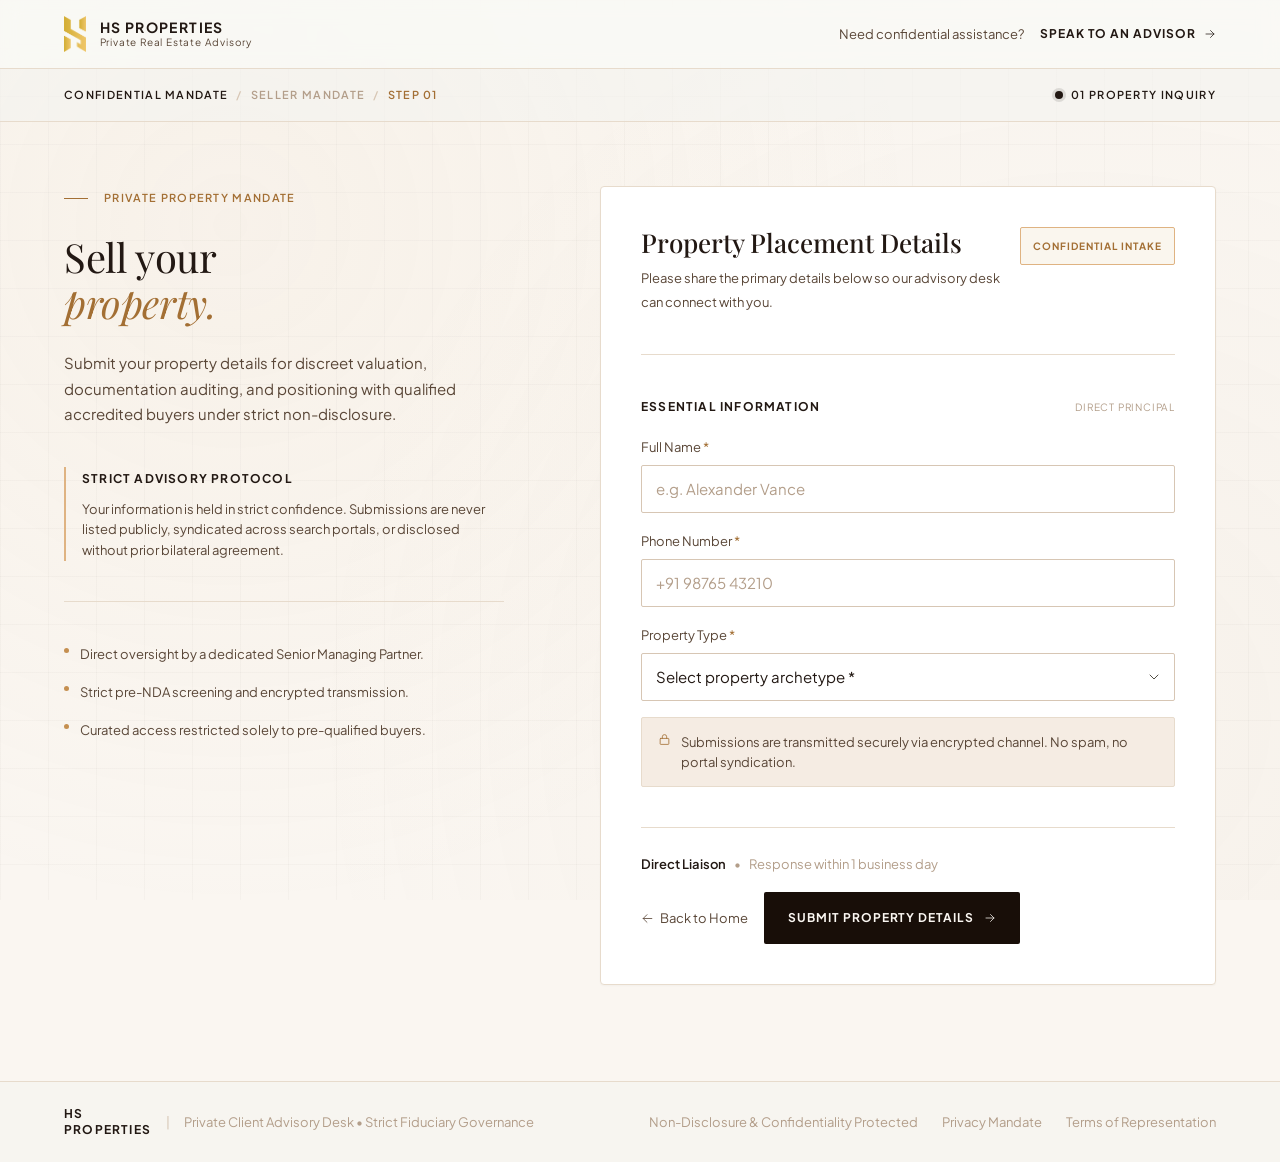
==== sell.html @ cf9a4dd1 "Configure for GitHub Pages static hosting with Web3Forms Buy and Sell forms" ====
<!DOCTYPE html>
<html lang="en">
<head>
  <meta charset="utf-8">
  <meta name="viewport" content="width=device-width, initial-scale=1">
  <title>Sell Your Property — Private Mandate | HS Properties</title>
  <meta name="description" content="Submit a property privately to the HS Properties advisory desk. Confidential intake, never publicly listed.">
  <meta name="robots" content="noindex, nofollow">
  <meta name="theme-color" content="#faf6f1">

  <link rel="icon" type="image/svg+xml" href="assets/images/logo.svg">

  <link rel="preconnect" href="https://fonts.googleapis.com">
  <link rel="preconnect" href="https://fonts.gstatic.com" crossorigin>
  <link
    href="https://fonts.googleapis.com/css2?family=Playfair+Display:ital,wght@0,400;0,500;0,600;1,400;1,500&family=Plus+Jakarta+Sans:wght@300;400;500;600;700&display=swap"
    rel="stylesheet">

  <link rel="stylesheet" href="css/variables.css?v=1793182034">
  <link rel="stylesheet" href="css/global.css?v=1791446132">
  <link rel="stylesheet" href="css/components.css?v=1792773986">
  <link rel="stylesheet" href="css/intake.css?v=1793182034">

  <script>document.documentElement.classList.add('has-js');</script>
</head>
<body class="intake-body">
  <a class="skip-link" href="#intake-form">Skip to the form</a>

  <header class="intake-header">
    <div class="container intake-header__inner">

      <a class="intake-brand" href="index.html">
        <img class="brand__mark" src="assets/images/logo.svg" alt="HS Properties Logo" style="height: 2.25rem; width: auto;">
        <span>
          <span class="intake-brand__name">HS Properties</span>
          <span class="intake-brand__tagline">Private Real Estate Advisory</span>
        </span>
      </a>

      <div class="intake-header__aside">
        <span class="intake-header__note">Need confidential assistance?</span>
        <a class="intake-header__cta" href="tel:+442079460892">
          Speak to an Advisor
          <svg class="icon icon--sm" aria-hidden="true" focusable="false"><use href="assets/icons/sprite.svg#i-arrow-right"></use></svg>        </a>
      </div>

    </div>
  </header>

  <nav class="intake-progress" aria-label="Intake progress">
  <div class="container intake-progress__inner">

    <ol class="crumb">
      <li class="crumb__item crumb__item--strong">Confidential Mandate</li>
      <li class="crumb__sep" aria-hidden="true">/</li>
      <li class="crumb__item">Seller Mandate</li>
      <li class="crumb__sep" aria-hidden="true">/</li>
      <li class="crumb__item crumb__item--current">
        Step 01      </li>
    </ol>

    <ol class="steps">
                      
        <li
          class="steps__item steps__item--current"
          aria-current="step"        >
          <span class="steps__dot" aria-hidden="true"></span>
          01          Property Inquiry                  </li>
          </ol>

  </div>
</nav>

<main class="intake-main">
  <div class="container intake-grid">

    <!-- ================= Editorial column ================= -->
    <aside class="intake-aside">
      <p class="intake-aside__eyebrow">Private Property Mandate</p>

      <h1 class="intake-aside__title">
        Sell your
        <em>property.</em>
      </h1>

      <p class="intake-aside__lede">
        Submit your property details for discreet valuation, documentation auditing,
        and positioning with qualified accredited buyers under strict non-disclosure.
      </p>

      <div class="protocol">
        <h2 class="protocol__title">Strict Advisory Protocol</h2>
        <p class="protocol__text">
          Your information is held in strict confidence. Submissions are never
          listed publicly, syndicated across search portals, or disclosed without prior bilateral agreement.
        </p>
      </div>

      <ul class="assurances">
        <li class="assurances__item">Direct oversight by a dedicated Senior Managing Partner.</li>
        <li class="assurances__item">Strict pre-NDA screening and encrypted transmission.</li>
        <li class="assurances__item">Curated access restricted solely to pre-qualified buyers.</li>
      </ul>
    </aside>

    <!-- ================= Form column ================= -->
    <div class="panel">
      <div class="panel__head">
        <div>
          <h2 class="panel__title">Property Placement Details</h2>
          <p class="panel__note">
            Please share the primary details below so our advisory desk can connect with you.
          </p>
        </div>
        <span class="panel__tag">Confidential Intake</span>
      </div>

      <div class="form-feedback" id="seller-feedback" style="display: none; padding: 12px 16px; margin-bottom: 20px; border-radius: 6px; font-size: 0.9rem;"></div>

      <form id="seller-intake-form" method="post" action="https://api.web3forms.com/submit">
        <input type="hidden" name="access_key" value="00000000-0000-0000-0000-000000000000">
        <input type="hidden" name="subject" value="New Seller Inquiry — HS Properties">
        <input type="hidden" name="from_name" value="HS Properties Website">
        <input type="hidden" name="inquiry_type" value="Seller Mandate Inquiry">
        <input type="checkbox" name="botcheck" class="hidden" style="display: none;">

        <div class="fieldset">
          <div class="fieldset__head">
            <span class="fieldset__legend">Essential Information</span>
            <span class="fieldset__hint">Direct Principal</span>
          </div>

          <!-- 1. Full Name -->
          <div class="input-group">
            <label class="input-group__label" for="full_name">
              Full Name<span class="req" aria-hidden="true">*</span>
            </label>
            <input
              class="input"
              type="text"
              id="full_name"
              name="name"
              placeholder="e.g. Alexander Vance"
              autocomplete="name"
              required>
          </div>

          <!-- 2. Phone Number -->
          <div class="input-group u-mt">
            <label class="input-group__label" for="phone">
              Phone Number<span class="req" aria-hidden="true">*</span>
            </label>
            <input
              class="input"
              type="tel"
              id="phone"
              name="phone"
              placeholder="+91 98765 43210"
              autocomplete="tel"
              required>
          </div>

          <!-- 3. Property Type (Dropdown) -->
          <div class="input-group u-mt">
            <label class="input-group__label" for="property_type">
              Property Type<span class="req" aria-hidden="true">*</span>
            </label>
            <select class="input" id="property_type" name="property_type" required>
              <option value="" disabled selected>Select property archetype *</option>
              <option value="Villa">Villa / Gated Luxury Enclave</option>
              <option value="Apartment / Penthouse">Apartment / Sky Penthouse</option>
              <option value="Independent House">Independent House / Standalone Bungalow</option>
              <option value="Plot / Land Parcel">Plot / Land Development Parcel</option>
              <option value="Commercial">Commercial / Prime Office / Retail</option>
              <option value="Estate / Farmhouse">Estate / Farmhouse / Country Acreage</option>
              <option value="Other">Other (Please specify)</option>
            </select>
          </div>

          <!-- 4. Dynamic "Other" text input -->
          <div class="input-group u-mt" id="other-type-wrap" style="display: none;">
            <label class="input-group__label" for="other_property_type">
              Specify Property Type<span class="req" aria-hidden="true">*</span>
            </label>
            <input
              class="input"
              type="text"
              id="other_property_type"
              name="other_property_type"
              placeholder="e.g. Heritage Haveli, Coffee Plantation, Island Parcel">
          </div>

          <p class="note">
            <svg class="icon icon--sm" aria-hidden="true" focusable="false"><use href="assets/icons/sprite.svg#i-lock"></use></svg>            Submissions are transmitted securely via encrypted channel. No spam, no portal syndication.
          </p>
        </div>

        <div class="form-foot">
          <p class="form-foot__status">
            <strong>Direct Liaison</strong>
            <span aria-hidden="true">&bull;</span>
            Response within 1 business day
          </p>

          <div class="form-foot__actions">
            <a class="link-quiet" href="index.html">
              <svg class="icon icon--sm" aria-hidden="true" focusable="false"><use href="assets/icons/sprite.svg#i-arrow-left"></use></svg>              Back to Home
            </a>
            <button class="btn-submit" type="submit" id="btn-seller-submit">
              Submit Property Details
              <svg class="icon icon--sm" aria-hidden="true" focusable="false"><use href="assets/icons/sprite.svg#i-arrow-right"></use></svg>            </button>
          </div>
        </div>

      </form>
    </div>

  </div>
</main>

<script>
  (function () {
    var typeSelect = document.getElementById('property_type');
    var otherWrap  = document.getElementById('other-type-wrap');
    var otherInput = document.getElementById('other_property_type');

    if (typeSelect && otherWrap && otherInput) {
      typeSelect.addEventListener('change', function () {
        if (this.value === 'Other') {
          otherWrap.style.display = 'block';
          otherInput.required = true;
          otherInput.focus();
        } else {
          otherWrap.style.display = 'none';
          otherInput.required = false;
          otherInput.value = '';
        }
      });
    }

    var form = document.getElementById('seller-intake-form');
    var feedback = document.getElementById('seller-feedback');
    var btn = document.getElementById('btn-seller-submit');

    if (form && feedback) {
      form.addEventListener('submit', function (e) {
        e.preventDefault();

        if (!form.checkValidity()) {
          form.reportValidity();
          return;
        }

        var formData = new FormData(form);
        if (formData.get('property_type') === 'Other' && formData.get('other_property_type')) {
          formData.set('property_type', 'Other (' + formData.get('other_property_type').trim() + ')');
        }

        var origText = btn ? btn.innerHTML : '';
        if (btn) {
          btn.textContent = 'Transmitting...';
          btn.disabled = true;
        }
        feedback.style.display = 'none';

        fetch('https://api.web3forms.com/submit', {
          method: 'POST',
          body: formData,
          headers: { 'Accept': 'application/json' }
        })
        .then(function (res) { return res.json(); })
        .then(function (data) {
          if (data.success) {
            feedback.style.display = 'block';
            feedback.style.background = 'rgba(46, 125, 50, 0.12)';
            feedback.style.borderLeft = '3px solid #2e7d32';
            feedback.style.color = '#1b5e20';
            feedback.innerHTML = '<strong>Property Details Received.</strong> Thank you! A senior advisory partner will connect with you shortly.';
            form.reset();
            if (otherWrap) otherWrap.style.display = 'none';
          } else {
            feedback.style.display = 'block';
            feedback.style.background = 'rgba(185, 28, 28, 0.08)';
            feedback.style.borderLeft = '3px solid #b91c1c';
            feedback.style.color = '#7f1d1d';
            feedback.innerHTML = '<strong>Notice:</strong> ' + (data.message || 'Please check your inputs and try again.');
          }
        })
        .catch(function () {
          form.submit();
        })
        .finally(function () {
          if (btn) {
            btn.innerHTML = origText;
            btn.disabled = false;
          }
        });
      });
    }
  })();
</script>

  <footer class="intake-footer">
    <div class="container intake-footer__inner">

      <div class="intake-footer__brand">
        <span class="intake-footer__name">HS Properties</span>
        <span class="intake-footer__rule" aria-hidden="true">|</span>
        <span>Private Client Advisory Desk &bull; Strict Fiduciary Governance</span>
      </div>

      <div class="intake-footer__links">
        <span>Non-Disclosure &amp; Confidentiality Protected</span>
        <a href="#">Privacy Mandate</a>
        <a href="#">Terms of Representation</a>
      </div>

    </div>
  </footer>

  <script src="js/intake.js" defer></script>
  <script src="js/main.js" defer></script>
</body>
</html>
---- css/variables.css ----
/* ==========================================================================
   HS Properties — Design Tokens
   Extracted from the Stitch blueprint:
   "HS Properties — Architectural Editorial Edition"

   This is the single source of truth for the visual system. Every later page
   consumes these tokens. Do not hard-code colour, type or spacing values in
   page-level CSS — add or extend a token here instead.
   ========================================================================== */

:root {
  /* ----------------------------------------------------------------------
     COLOUR — Surfaces (warm architectural stone / cream linen)
     ---------------------------------------------------------------------- */
  --c-surface-lowest: #ffffff;
  --c-surface: #faf6f1;
  --c-background: #fbf8f4; /* page ground — warm linen ground */
  --c-surface-low: #f3ebe2;
  --c-surface-container: #ece2d6;
  --c-surface-high: #e5d7ca;
  --c-surface-highest: #ddcdbd;
  --c-surface-dim: #d1c0ae;

  /* Ink */
  --c-on-surface: #221813;
  --c-on-surface-variant: #58473c;
  --c-on-primary: #ffffff;

  /* ----------------------------------------------------------------------
     COLOUR — Deep architectural espresso (the "dark band" sections)
     ---------------------------------------------------------------------- */
  --c-primary: #140b06;
  --c-primary-container: #22150d; /* hero + dark section ground (espresso brown) */
  --c-primary-variant: #543725;
  --c-primary-fixed: #ebdacf;
  --c-primary-fixed-dim: #d3beaf;
  --c-on-primary-container: #bca08d;

  /* ----------------------------------------------------------------------
     COLOUR — Cognac brown & champagne bronze accent
     ---------------------------------------------------------------------- */
  --c-secondary: #8d5629; /* rich warm cognac brown — accent on light grounds */
  --c-secondary-container: #f5cb9d; /* champagne amber — accent on dark grounds */
  --c-secondary-dim: #e6b380;
  --c-secondary-light: #fde2c5;
  --c-secondary-deep: #593213;
  --c-tertiary-accent: #a86934;

  /* ----------------------------------------------------------------------
     COLOUR — Lines, outlines, status
     ---------------------------------------------------------------------- */
  --c-outline: #7d6e62;
  --c-outline-variant: #c8b9ab;
  --c-hairline: #e2d6c8; /* the signature warm hairline rule */
  --c-hairline-dark: rgba(245, 203, 157, 0.14);

  --c-error: #ba1a1a;
  --c-error-container: #ffdad6;
  --c-on-error-container: #93000a;
  --c-success: #3f6b4f;

  /* Translucent accents used across dark sections */
  --c-champagne-a12: rgba(245, 203, 157, 0.14);
  --c-champagne-a20: rgba(245, 203, 157, 0.22);
  --c-champagne-a30: rgba(245, 203, 157, 0.32);
  --c-champagne-a35: rgba(245, 203, 157, 0.38);
  --c-bronze-a50: rgba(141, 86, 41, 0.5);

  /* ----------------------------------------------------------------------
     COLOUR — Intake surfaces
     The intake flow refines the marketing palette into a warmer "sand" ramp
     with a brighter champagne accent. Shared by every intake and console
     screen (seller, buyer, admin), so it lives with the global tokens.
     ---------------------------------------------------------------------- */
  --c-sand-50: #faf6f1;
  --c-sand-100: #f5ece3;
  --c-sand-200: #e7dbcc; /* card + divider hairline */
  --c-sand-300: #d7c6b4; /* control borders */
  --c-sand-400: #b39e8a; /* placeholder / disabled ink */
  --c-sand-700: #594637; /* secondary body ink */
  --c-sand-900: #221813; /* primary ink */

  --c-champagne-300: #ebd0af;
  --c-champagne-400: #dfb382;
  --c-champagne-500: #c58f50; /* the intake accent */
  --c-champagne-600: #a36f34;

  --c-noir: #180e08; /* intake dark panels */
  --c-ink: #26150c;  /* selected-state border + focus ring */

  /* ----------------------------------------------------------------------
     GRADIENTS
     ---------------------------------------------------------------------- */
  --g-champagne-text: linear-gradient(
    90deg,
    var(--c-secondary-light) 0%,
    var(--c-secondary-container) 50%,
    var(--c-secondary-dim) 100%
  );
  --g-hero-horizontal: linear-gradient(
    to right,
    rgba(28, 17, 10, 0.78) 0%,
    rgba(28, 17, 10, 0.52) 38%,
    rgba(28, 17, 10, 0.15) 62%,
    transparent 82%
  );
  --g-hero-vertical: linear-gradient(
    to top,
    rgba(28, 17, 10, 0.85) 0%,
    rgba(28, 17, 10, 0.2) 20%,
    transparent 45%,
    rgba(28, 17, 10, 0.25) 100%
  );

  /* ----------------------------------------------------------------------
     TYPOGRAPHY — Families
     ---------------------------------------------------------------------- */
  --font-display: "Playfair Display", "Iowan Old Style", Georgia, serif;
  --font-body: "Plus Jakarta Sans", -apple-system, BlinkMacSystemFont,
    "Segoe UI", Roboto, Helvetica, Arial, sans-serif;

  /* TYPE SCALE — desktop.
     Each token pairs a size with its line-height, tracking and weight. */
  --t-display-hero-size: 56px;
  --t-display-hero-lh: 64px;
  --t-display-hero-ls: -0.02em;
  --t-display-hero-weight: 400;

  --t-headline-lg-size: 40px;
  --t-headline-lg-lh: 48px;
  --t-headline-lg-ls: -0.01em;
  --t-headline-lg-weight: 400;

  --t-headline-md-size: 28px;
  --t-headline-md-lh: 36px;
  --t-headline-md-ls: 0;
  --t-headline-md-weight: 500;

  --t-headline-sm-size: 20px;
  --t-headline-sm-lh: 28px;
  --t-headline-sm-ls: -0.01em;
  --t-headline-sm-weight: 600;

  --t-body-lg-size: 18px;
  --t-body-lg-lh: 28px;

  --t-body-md-size: 15px;
  --t-body-md-lh: 24px;

  --t-body-sm-size: 13px;
  --t-body-sm-lh: 20px;

  --t-label-md-size: 14px;
  --t-label-md-lh: 20px;
  --t-label-md-weight: 500;

  --t-label-sm-size: 12px;
  --t-label-sm-lh: 16px;
  --t-label-sm-weight: 500;

  --t-eyebrow-size: 11px;
  --t-eyebrow-lh: 16px;
  --t-eyebrow-ls: 0.12em;
  --t-eyebrow-weight: 600;

  /* ----------------------------------------------------------------------
     SPACING SCALE
     ---------------------------------------------------------------------- */
  --s-xs: 0.25rem; /*  4px */
  --s-sm: 0.5rem; /*  8px */
  --s-md: 1rem; /* 16px */
  --s-lg: 1.5rem; /* 24px */
  --s-xl: 2.5rem; /* 40px */
  --s-2xl: 4rem; /* 64px */
  --s-3xl: 6rem; /* 96px */

  /* ----------------------------------------------------------------------
     LAYOUT — container, gutters, page margins
     ---------------------------------------------------------------------- */
  --container-max: 1360px;
  --gutter: 1.5rem;
  --page-margin: 4rem;
  --header-height: 5rem; /* 80px */

  /* Vertical rhythm for full-width sections */
  --section-py: var(--s-3xl);

  /* ----------------------------------------------------------------------
     RADIUS — deliberately tight. Architectural, not rounded.
     ---------------------------------------------------------------------- */
  --r-sm: 0.125rem; /* 2px */
  --r-md: 0.25rem; /* 4px */
  --r-lg: 0.5rem; /* 8px */
  --r-xl: 0.75rem; /* 12px */
  --r-pill: 999px;

  /* ----------------------------------------------------------------------
     ELEVATION
     ---------------------------------------------------------------------- */
  --shadow-sm: 0 1px 2px rgba(0, 0, 0, 0.06);
  --shadow-md: 0 8px 24px -10px rgba(0, 0, 0, 0.18);
  --shadow-lg: 0 20px 45px -12px rgba(0, 0, 0, 0.28);
  --shadow-dark-lift: 0 20px 40px -15px rgba(0, 0, 0, 0.45),
    0 0 24px -2px var(--c-champagne-a12);
  --glow-champagne: 0 0 15px var(--c-champagne-a35);
  --glow-navy: 0 0 20px rgba(32, 22, 18, 0.4);

  /* ----------------------------------------------------------------------
     MOTION — slow enough to feel premium, fast enough to stay usable
     ---------------------------------------------------------------------- */
  --ease-out-expo: cubic-bezier(0.16, 1, 0.3, 1);
  --ease-architectural: cubic-bezier(0.25, 1, 0.5, 1);
  --ease-standard: cubic-bezier(0.4, 0, 0.2, 1);

  --d-fast: 200ms;
  --d-base: 300ms;
  --d-slow: 400ms;
  --d-reveal: 850ms;
  --d-image: 700ms;

  /* Z-index ladder */
  --z-header: 50;
  --z-drawer: 60;
  --z-overlay: 55;
}

/* --------------------------------------------------------------------------
   RESPONSIVE TOKEN OVERRIDES
   Type and spacing re-scale at breakpoints so hierarchy survives, rather than
   the desktop layout simply shrinking.
   -------------------------------------------------------------------------- */

@media (max-width: 1024px) {
  :root {
    --page-margin: 2rem;
    --section-py: 4.5rem;
    --t-display-hero-size: 44px;
    --t-display-hero-lh: 52px;
    --t-headline-lg-size: 34px;
    --t-headline-lg-lh: 42px;
  }
}

@media (max-width: 640px) {
  :root {
    --page-margin: 1.25rem;
    --gutter: 1rem;
    --section-py: 3.5rem;

    --t-display-hero-size: 36px;
    --t-display-hero-lh: 44px;
    --t-display-hero-ls: -0.01em;

    --t-headline-lg-size: 28px;
    --t-headline-lg-lh: 36px;
    --t-headline-lg-ls: 0;

    --t-headline-md-size: 22px;
    --t-headline-md-lh: 30px;

    --t-body-lg-size: 16px;
    --t-body-lg-lh: 26px;
  }
}
---- css/global.css ----
/* ==========================================================================
   HS Properties — Global base
   Reset, typography primitives, layout system, accessibility, motion.
   ========================================================================== */

*,
*::before,
*::after {
  box-sizing: border-box;
}

html {
  scroll-behavior: smooth;
  -webkit-text-size-adjust: 100%;
  scroll-padding-top: var(--header-height);
}

body {
  margin: 0;
  background-color: var(--c-background);
  color: var(--c-on-surface);
  font-family: var(--font-body);
  font-size: var(--t-body-md-size);
  line-height: var(--t-body-md-lh);
  font-weight: 400;
  -webkit-font-smoothing: antialiased;
  -moz-osx-font-smoothing: grayscale;
  overscroll-behavior: none;
}

::selection {
  background: var(--c-secondary-container);
  color: var(--c-primary-container);
}

img,
picture,
svg,
video {
  display: block;
  max-width: 100%;
}

figure {
  margin: 0;
}

h1,
h2,
h3,
h4,
h5,
h6,
p,
ul,
ol,
dl,
dd,
blockquote {
  margin: 0;
}

/* Wrapped in :where() so the reset carries zero specificity and component
   classes (.journey, .timeline, .mandate__band …) can set their own padding. */
:where(ul[class], ol[class]) {
  list-style: none;
  padding: 0;
}

a {
  color: inherit;
  text-decoration: none;
}

button,
input,
select,
textarea {
  font: inherit;
  color: inherit;
}

button {
  background: none;
  border: 0;
  padding: 0;
  cursor: pointer;
}

address {
  font-style: normal;
}

/* --------------------------------------------------------------------------
   TYPOGRAPHY PRIMITIVES
   Semantic classes that map 1:1 onto the Stitch type scale.
   -------------------------------------------------------------------------- */

.t-display {
  font-family: var(--font-display);
  font-size: var(--t-display-hero-size);
  line-height: var(--t-display-hero-lh);
  letter-spacing: var(--t-display-hero-ls);
  font-weight: var(--t-display-hero-weight);
}

.t-headline-lg {
  font-family: var(--font-display);
  font-size: var(--t-headline-lg-size);
  line-height: var(--t-headline-lg-lh);
  letter-spacing: var(--t-headline-lg-ls);
  font-weight: var(--t-headline-lg-weight);
}

.t-headline-md {
  font-family: var(--font-display);
  font-size: var(--t-headline-md-size);
  line-height: var(--t-headline-md-lh);
  letter-spacing: var(--t-headline-md-ls);
  font-weight: var(--t-headline-md-weight);
}

/* headline-sm is the one "heading" that sits in the sans family —
   it labels cards and controls rather than opening a section. */
.t-headline-sm {
  font-family: var(--font-body);
  font-size: var(--t-headline-sm-size);
  line-height: var(--t-headline-sm-lh);
  letter-spacing: var(--t-headline-sm-ls);
  font-weight: var(--t-headline-sm-weight);
}

.t-body-lg {
  font-size: var(--t-body-lg-size);
  line-height: var(--t-body-lg-lh);
  font-weight: 300;
}

.t-body-md {
  font-size: var(--t-body-md-size);
  line-height: var(--t-body-md-lh);
}

.t-body-sm {
  font-size: var(--t-body-sm-size);
  line-height: var(--t-body-sm-lh);
}

.t-label-md {
  font-size: var(--t-label-md-size);
  line-height: var(--t-label-md-lh);
  font-weight: var(--t-label-md-weight);
}

.t-label-sm {
  font-size: var(--t-label-sm-size);
  line-height: var(--t-label-sm-lh);
  font-weight: var(--t-label-sm-weight);
}

/* The eyebrow is a signature of this design system: tiny, wide-tracked,
   uppercase, bronze — it opens almost every section. */
.t-eyebrow {
  font-size: var(--t-eyebrow-size);
  line-height: var(--t-eyebrow-lh);
  letter-spacing: var(--t-eyebrow-ls);
  font-weight: var(--t-eyebrow-weight);
  text-transform: uppercase;
}

.t-italic {
  font-style: italic;
}

/* Champagne gradient applied to display text on dark grounds. */
.t-champagne {
  background: var(--g-champagne-text);
  -webkit-background-clip: text;
  background-clip: text;
  color: transparent;
}

/* --------------------------------------------------------------------------
   COLOUR UTILITIES
   -------------------------------------------------------------------------- */

.c-muted {
  color: var(--c-on-surface-variant);
}
.c-accent {
  color: var(--c-secondary);
}
.c-champagne {
  color: var(--c-secondary-container);
}

/* --------------------------------------------------------------------------
   LAYOUT SYSTEM
   -------------------------------------------------------------------------- */

.container {
  width: 100%;
  max-width: var(--container-max);
  margin-inline: auto;
  padding-inline: var(--page-margin);
}

/* A full-bleed band. Sections set their own ground colour. */
.section {
  position: relative;
  width: 100%;
  padding-block: var(--section-py);
}

/* Dark architectural band — inverts the ink scale for its subtree. */
.section--dark {
  background-color: var(--c-primary-container);
  color: var(--c-surface);
}

.section--dark .c-muted {
  color: var(--c-surface-highest);
}

.section--stone {
  background-color: var(--c-surface-container);
}

.section--ivory {
  background-color: var(--c-background);
}

.stack > * + * {
  margin-top: var(--s-md);
}

/* Section header: eyebrow + headline + lede, used throughout. */
.section-head {
  max-width: 42rem;
}

.section-head__eyebrow {
  display: flex;
  align-items: center;
  gap: var(--s-md);
  color: var(--c-secondary);
  margin-bottom: var(--s-lg);
}

/* The short horizontal dash that precedes an eyebrow. */
.section-head__eyebrow::before {
  content: "";
  width: 1.5rem;
  height: 1px;
  background-color: currentColor;
  flex-shrink: 0;
}

.section--dark .section-head__eyebrow {
  color: var(--c-secondary-container);
}

.section-head__title {
  margin-bottom: var(--s-lg);
}

.section-head__lede {
  color: var(--c-on-surface-variant);
  max-width: 38rem;
}

.section--dark .section-head__lede {
  color: var(--c-surface-highest);
}

/* Hairline rules — a defining texture of the blueprint. */
.rule {
  height: 1px;
  border: 0;
  background-color: var(--c-hairline);
}

.section--dark .rule {
  background-color: var(--c-hairline-dark);
}

/* --------------------------------------------------------------------------
   ACCESSIBILITY
   -------------------------------------------------------------------------- */

/* Visible, high-contrast focus ring on every interactive element. */
:focus-visible {
  outline: 2px solid var(--c-secondary);
  outline-offset: 3px;
  border-radius: var(--r-sm);
}

.section--dark :focus-visible,
.hero :focus-visible {
  outline-color: var(--c-secondary-container);
}

.visually-hidden {
  position: absolute;
  width: 1px;
  height: 1px;
  padding: 0;
  margin: -1px;
  overflow: hidden;
  clip: rect(0, 0, 0, 0);
  white-space: nowrap;
  border: 0;
}

/* Skip link — first tab stop on the page. */
.skip-link {
  position: absolute;
  top: 0;
  left: 0;
  z-index: 100;
  transform: translateY(-120%);
  background: var(--c-primary-container);
  color: var(--c-on-primary);
  padding: var(--s-sm) var(--s-md);
  border-radius: 0 0 var(--r-md) 0;
  transition: transform var(--d-fast) var(--ease-standard);
}

.skip-link:focus {
  transform: translateY(0);
}

/* --------------------------------------------------------------------------
   ICONS — inline SVG sprite. Sized by font-size, coloured by currentColor.
   -------------------------------------------------------------------------- */

.icon {
  width: 1.25em;
  height: 1.25em;
  flex-shrink: 0;
  fill: none;
  stroke: currentColor;
  stroke-width: 1.5;
  stroke-linecap: round;
  stroke-linejoin: round;
}

.icon--sm {
  width: 1em;
  height: 1em;
}

.icon--lg {
  width: 1.5em;
  height: 1.5em;
}

/* --------------------------------------------------------------------------
   MOTION — scroll reveal + entrance
   -------------------------------------------------------------------------- */

/* The hidden state is scoped to .has-js (set synchronously in the document
   head). Without JavaScript there is nothing to reveal these elements again,
   so they must simply render as normal content. */
.reveal {
  transition: opacity var(--d-reveal) var(--ease-out-expo),
    transform var(--d-reveal) var(--ease-out-expo);
}

.has-js .reveal {
  opacity: 0;
  transform: translateY(28px);
  will-change: opacity, transform;
}

.has-js .reveal.is-visible {
  opacity: 1;
  transform: translateY(0);
}

/* Staggered children within a revealed group. */
.reveal[data-delay="1"] {
  transition-delay: 90ms;
}
.reveal[data-delay="2"] {
  transition-delay: 180ms;
}
.reveal[data-delay="3"] {
  transition-delay: 270ms;
}
.reveal[data-delay="4"] {
  transition-delay: 360ms;
}

/* Hero entrance — runs on load rather than on scroll. */
@keyframes hero-reveal {
  from {
    opacity: 0;
    transform: translateY(28px);
  }
  to {
    opacity: 1;
    transform: translateY(0);
  }
}

.hero-item {
  animation: hero-reveal 1.1s var(--ease-out-expo) both;
}

.hero-item[data-step="0"] {
  animation-delay: 0.15s;
}
.hero-item[data-step="1"] {
  animation-delay: 0.3s;
}
.hero-item[data-step="2"] {
  animation-delay: 0.45s;
}
.hero-item[data-step="3"] {
  animation-delay: 0.6s;
}
.hero-item[data-step="4"] {
  animation-delay: 0.75s;
}

/* Slow Ken Burns drift on the hero plate. */
@keyframes ken-burns {
  0% {
    transform: scale(1) translate3d(0, 0, 0);
  }
  50% {
    transform: scale(1.04) translate3d(-0.5%, -0.5%, 0);
  }
  100% {
    transform: scale(1.08) translate3d(0.5%, 0.5%, 0);
  }
}

.ken-burns {
  animation: ken-burns 24s var(--ease-architectural) infinite alternate;
  will-change: transform;
}

/* A single light sweep across a control on hover. */
@keyframes shimmer-sweep {
  from {
    transform: translateX(-150%) skewX(-20deg);
  }
  to {
    transform: translateX(250%) skewX(-20deg);
  }
}

.shimmer {
  position: relative;
  overflow: hidden;
}

.shimmer::after {
  content: "";
  position: absolute;
  inset: 0 auto 0 0;
  width: 60%;
  height: 100%;
  background: linear-gradient(
    90deg,
    transparent,
    rgba(255, 255, 255, 0.16),
    transparent
  );
  transform: translateX(-160%) skewX(-20deg);
  pointer-events: none;
}

.shimmer:hover::after {
  animation: shimmer-sweep 1.1s var(--ease-standard);
}

/* --------------------------------------------------------------------------
   REDUCED MOTION — honour the user's system preference completely.
   -------------------------------------------------------------------------- */

@media (prefers-reduced-motion: reduce) {
  html {
    scroll-behavior: auto;
  }

  *,
  *::before,
  *::after {
    animation-duration: 0.01ms !important;
    animation-iteration-count: 1 !important;
    transition-duration: 0.01ms !important;
  }

  .has-js .reveal {
    opacity: 1 !important;
    transform: none !important;
  }
}
---- css/components.css ----
/* ==========================================================================
   HS Properties — Components
   Reusable, page-agnostic building blocks. Every later page should compose
   from these rather than writing new one-off rules.
   ========================================================================== */

/* --------------------------------------------------------------------------
   BUTTONS
   -------------------------------------------------------------------------- */

.btn {
  display: inline-flex;
  align-items: center;
  justify-content: center;
  gap: var(--s-sm);
  height: 2.5rem;
  padding-inline: var(--s-md);
  border-radius: var(--r-lg);
  border: 1px solid transparent;
  font-size: var(--t-label-md-size);
  line-height: var(--t-label-md-lh);
  font-weight: var(--t-label-md-weight);
  white-space: nowrap;
  cursor: pointer;
  transition: background-color var(--d-base) var(--ease-standard),
    border-color var(--d-base) var(--ease-standard),
    box-shadow var(--d-base) var(--ease-standard),
    transform var(--d-fast) var(--ease-standard),
    color var(--d-base) var(--ease-standard);
}

.btn:active {
  transform: scale(0.97);
}

/* Primary — deep navy with a champagne hairline. */
.btn--primary {
  background-color: var(--c-primary-container);
  color: var(--c-on-primary);
  border-color: var(--c-champagne-a30);
  padding-inline: var(--s-lg);
}

.btn--primary:hover {
  background-color: var(--c-primary);
  box-shadow: var(--glow-navy);
}

/* Secondary — outlined bronze on light grounds. */
.btn--outline {
  background-color: transparent;
  color: var(--c-on-surface);
  border-color: var(--c-bronze-a50);
}

.btn--outline:hover {
  border-color: var(--c-secondary);
  background-color: rgba(254, 207, 147, 0.2);
  box-shadow: var(--glow-champagne);
}

/* Light — solid ivory, used on dark grounds. */
.btn--light {
  background-color: var(--c-surface);
  color: var(--c-on-surface);
  border-color: rgba(255, 255, 255, 0.6);
  padding-inline: var(--s-lg);
}

.btn--light:hover {
  border-color: var(--c-secondary);
  box-shadow: var(--shadow-lg);
}

/* Ghost — for tertiary navigation-level actions. */
.btn--ghost {
  background-color: transparent;
  color: var(--c-on-surface-variant);
  padding-inline: var(--s-md);
  font-size: var(--t-label-sm-size);
}

.btn--ghost:hover {
  color: var(--c-secondary);
}

.btn--lg {
  height: 3rem;
  padding-inline: var(--s-xl);
}

/* Arrow inside a button nudges forward on hover. */
.btn .icon {
  transition: transform var(--d-base) var(--ease-standard);
}

.btn:hover .icon--arrow {
  transform: translateX(4px);
}

/* --------------------------------------------------------------------------
   LINK — inline editorial action with a trailing arrow
   -------------------------------------------------------------------------- */

.link-action {
  display: inline-flex;
  align-items: center;
  gap: var(--s-sm);
  color: var(--c-secondary);
  font-size: var(--t-label-md-size);
  font-weight: var(--t-label-md-weight);
  transition: color var(--d-base) var(--ease-standard),
    gap var(--d-base) var(--ease-standard);
}

.link-action:hover {
  gap: var(--s-md);
  color: var(--c-tertiary-accent);
}

.section--dark .link-action {
  color: var(--c-secondary-container);
}

/* --------------------------------------------------------------------------
   GATEWAY CTA — the dual "Find / Sell" panels in the hero.
   A two-line control: title row plus an explanatory sub-line.
   -------------------------------------------------------------------------- */

.gateway {
  position: relative;
  display: flex;
  flex-direction: column;
  justify-content: center;
  gap: var(--s-xs);
  padding: var(--s-md) 1.75rem;
  border-radius: var(--r-lg);
  border: 1px solid transparent;
  transition: transform var(--d-base) var(--ease-standard),
    box-shadow var(--d-base) var(--ease-standard),
    border-color var(--d-base) var(--ease-standard),
    background-color var(--d-base) var(--ease-standard);
}

.gateway:hover {
  transform: translateY(-4px);
}

.gateway__row {
  display: flex;
  align-items: center;
  justify-content: space-between;
  gap: var(--s-md);
}

.gateway__label {
  display: flex;
  align-items: center;
  gap: 0.625rem;
  font-size: 16px;
  font-weight: 600;
  letter-spacing: -0.01em;
}

.gateway__note {
  font-size: var(--t-label-sm-size);
  line-height: var(--t-label-sm-lh);
  font-weight: 400;
}

.gateway__icon {
  color: var(--c-secondary);
  transition: transform var(--d-base) var(--ease-standard);
}

.gateway:hover .gateway__icon {
  transform: scale(1.1);
}

.gateway:hover .icon--arrow {
  transform: translateX(6px);
}

/* Solid ivory variant. */
.gateway--solid {
  background-color: var(--c-surface);
  color: var(--c-on-surface);
  border: 1px solid var(--c-hairline);
  box-shadow: 0 12px 32px -8px rgba(24, 15, 10, 0.4);
}

.gateway--solid:hover {
  border-color: var(--c-secondary);
  box-shadow: 0 20px 45px -12px rgba(24, 15, 10, 0.55);
}

.gateway--solid .gateway__note {
  color: var(--c-on-surface-variant);
}

/* Glass variant, for use over imagery. */
.gateway--glass {
  background-color: rgba(45, 28, 19, 0.65);
  backdrop-filter: blur(16px);
  -webkit-backdrop-filter: blur(16px);
  color: #faf6f1;
  border: 1px solid rgba(245, 203, 157, 0.25);
  box-shadow: 0 8px 24px -6px rgba(20, 12, 7, 0.4);
}

.gateway--glass:hover {
  background-color: rgba(58, 36, 24, 0.82);
  border-color: rgba(245, 203, 157, 0.55);
  color: #ffffff;
  box-shadow: 0 16px 36px -8px rgba(20, 12, 7, 0.6),
    0 0 20px -4px rgba(245, 203, 157, 0.25);
}

.gateway--glass .gateway__icon {
  color: var(--c-secondary-container);
}

.gateway--glass .gateway__note {
  color: rgba(245, 230, 218, 0.85);
}

/* --------------------------------------------------------------------------
   BADGES & PILLS
   -------------------------------------------------------------------------- */

.badge {
  display: inline-flex;
  align-items: center;
  gap: var(--s-sm);
  padding: 0.375rem 0.875rem;
  border-radius: var(--r-lg);
  font-size: var(--t-eyebrow-size);
  line-height: var(--t-eyebrow-lh);
  letter-spacing: var(--t-eyebrow-ls);
  font-weight: var(--t-eyebrow-weight);
  text-transform: uppercase;
}

/* Glass badge over imagery, with a live status dot. */
.badge--glass {
  background-color: rgba(56, 36, 24, 0.65);
  backdrop-filter: blur(12px);
  -webkit-backdrop-filter: blur(12px);
  border: 1px solid rgba(245, 203, 157, 0.28);
  color: #fdecde;
  box-shadow: 0 4px 16px rgba(24, 15, 10, 0.35);
}

.badge__dot {
  width: 0.5rem;
  height: 0.5rem;
  border-radius: var(--r-pill);
  background-color: var(--c-secondary-container);
  flex-shrink: 0;
  animation: badge-pulse 2.4s var(--ease-standard) infinite;
}

@keyframes badge-pulse {
  0%,
  100% {
    opacity: 1;
  }
  50% {
    opacity: 0.4;
  }
}

/* Status badge on a property card. */
.badge--status {
  background-color: rgba(32, 22, 18, 0.85);
  backdrop-filter: blur(8px);
  -webkit-backdrop-filter: blur(8px);
  color: var(--c-secondary-container);
  border: 1px solid var(--c-champagne-a30);
  border-radius: var(--r-md);
}

/* Small bronze retainer / certification mark. */
.badge--retainer {
  border: 1px solid var(--c-champagne-a30);
  border-radius: var(--r-md);
  color: var(--c-secondary);
  background-color: rgba(254, 207, 147, 0.08);
  padding: var(--s-sm) var(--s-md);
}

/* --------------------------------------------------------------------------
   CARDS
   -------------------------------------------------------------------------- */

/* Base card on a light ground. */
.card {
  background-color: var(--c-surface);
  border: 1px solid var(--c-hairline);
  border-radius: var(--r-md);
  transition: border-color var(--d-slow) var(--ease-out-expo),
    box-shadow var(--d-slow) var(--ease-out-expo),
    transform var(--d-slow) var(--ease-out-expo);
}

.card--lift:hover {
  transform: translateY(-4px);
  box-shadow: var(--shadow-md);
  border-color: var(--c-secondary);
}

/* Card on a dark ground. */
.card--dark {
  background-color: rgba(255, 255, 255, 0.03);
  border-color: var(--c-hairline-dark);
  color: var(--c-surface);
}

.card--dark.card--lift:hover {
  transform: translateY(-4px);
  box-shadow: var(--shadow-dark-lift);
  border-color: var(--c-champagne-a30);
}

.card__body {
  padding: var(--s-lg);
}

/* Feature card — icon, title, copy. Used for governance and distinction. */
.feature {
  display: flex;
  flex-direction: column;
  gap: var(--s-md);
  padding: var(--s-lg);
}

.feature__icon {
  display: inline-flex;
  align-items: center;
  justify-content: center;
  width: 2.5rem;
  height: 2.5rem;
  border-radius: var(--r-md);
  color: var(--c-secondary);
  background-color: rgba(254, 207, 147, 0.14);
  border: 1px solid var(--c-champagne-a20);
}

.section--dark .feature__icon {
  color: var(--c-secondary-container);
  background-color: rgba(254, 207, 147, 0.08);
}

.feature__title {
  font-family: var(--font-display);
  font-size: var(--t-headline-sm-size);
  line-height: var(--t-headline-sm-lh);
  font-weight: 600;
}

.feature__text {
  font-size: var(--t-body-sm-size);
  line-height: var(--t-body-sm-lh);
  color: var(--c-on-surface-variant);
}

.section--dark .feature__text {
  color: var(--c-surface-highest);
}

/* Compact feature — icon inline with the title. */
.feature--inline .feature__head {
  display: flex;
  align-items: center;
  gap: var(--s-sm);
}

.feature--inline .feature__head .icon {
  color: var(--c-secondary);
}

/* --------------------------------------------------------------------------
   PROPERTY CARD
   -------------------------------------------------------------------------- */

.property {
  display: flex;
  flex-direction: column;
  overflow: hidden;
  background-color: rgba(255, 255, 255, 0.03);
  border: 1px solid var(--c-hairline-dark);
  border-radius: var(--r-md);
  transition: border-color var(--d-slow) var(--ease-out-expo),
    box-shadow var(--d-slow) var(--ease-out-expo),
    transform var(--d-slow) var(--ease-out-expo);
}

.property:hover {
  transform: translateY(-4px);
  border-color: var(--c-champagne-a30);
  box-shadow: var(--shadow-dark-lift);
}

.property__figure {
  position: relative;
  aspect-ratio: 4 / 3;
  overflow: hidden;
  background-color: rgba(0, 0, 0, 0.4);
}

.property__image {
  width: 100%;
  height: 100%;
  object-fit: cover;
  transition: transform var(--d-image) ease-out;
}

.property:hover .property__image {
  transform: scale(1.05);
}

.property__status {
  position: absolute;
  top: var(--s-md);
  right: var(--s-md);
}

/* Location + reference strip sits over the base of the image. */
.property__meta {
  position: absolute;
  inset: auto 0 0 0;
  display: flex;
  align-items: center;
  justify-content: space-between;
  gap: var(--s-md);
  padding: var(--s-md);
  background: linear-gradient(to top, rgba(32, 22, 18, 0.92), transparent);
  font-size: var(--t-label-sm-size);
  color: var(--c-surface);
}

.property__ref {
  color: var(--c-secondary-container);
  letter-spacing: 0.04em;
}

.property__body {
  display: flex;
  flex-direction: column;
  gap: var(--s-sm);
  padding: var(--s-lg);
  flex-grow: 1;
}

.property__title {
  font-family: var(--font-display);
  font-size: var(--t-headline-sm-size);
  line-height: var(--t-headline-sm-lh);
  font-weight: 500;
  color: var(--c-surface);
}

.property__mandate {
  font-size: var(--t-eyebrow-size);
  letter-spacing: var(--t-eyebrow-ls);
  font-weight: var(--t-eyebrow-weight);
  text-transform: uppercase;
  color: var(--c-secondary-container);
}

.property__spec {
  font-size: var(--t-body-sm-size);
  color: var(--c-surface-highest);
}

.property__summary {
  font-size: var(--t-body-sm-size);
  line-height: var(--t-body-sm-lh);
  color: var(--c-on-primary-container);
}

.property__footer {
  display: flex;
  align-items: center;
  justify-content: space-between;
  gap: var(--s-md);
  padding: var(--s-md) var(--s-lg);
  border-top: 1px solid var(--c-hairline-dark);
  margin-top: auto;
}

.property__type {
  font-size: var(--t-label-sm-size);
  letter-spacing: 0.08em;
  text-transform: uppercase;
  color: var(--c-on-primary-container);
}

/* --------------------------------------------------------------------------
   NAVIGATION
   -------------------------------------------------------------------------- */

.site-header {
  position: fixed;
  inset: 0 0 auto 0;
  z-index: var(--z-header);
  background-color: rgba(251, 248, 244, 0.92);
  backdrop-filter: blur(14px);
  -webkit-backdrop-filter: blur(14px);
  border-bottom: 1px solid rgba(226, 214, 200, 0.65);
  transition: box-shadow var(--d-base) var(--ease-standard),
    background-color var(--d-base) var(--ease-standard);
}

/* Set once the page has scrolled past the hero lip. */
.site-header.is-scrolled {
  box-shadow: 0 4px 20px -5px rgba(34, 21, 13, 0.08);
  background-color: rgba(251, 248, 244, 0.98);
}

.site-header__inner {
  display: flex;
  align-items: center;
  justify-content: space-between;
  gap: var(--s-lg);
  height: var(--header-height);
}

.brand {
  display: flex;
  align-items: center;
  gap: var(--s-md);
  min-width: 0;
}

.brand__mark {
  height: 2rem;
  width: auto;
  transition: transform var(--d-slow) var(--ease-standard);
}

.brand:hover .brand__mark {
  transform: scale(1.05);
}

.brand__text {
  display: flex;
  flex-direction: column;
  justify-content: center;
}

.brand__name {
  font-family: var(--font-display);
  font-size: var(--t-headline-md-size);
  line-height: 1;
  letter-spacing: -0.01em;
  font-weight: 500;
  transition: color var(--d-base) var(--ease-standard);
}

.brand:hover .brand__name {
  color: var(--c-secondary);
}

.brand__tagline {
  margin-top: var(--s-xs);
  color: var(--c-secondary);
  font-size: var(--t-eyebrow-size);
  letter-spacing: 0.14em;
  font-weight: var(--t-eyebrow-weight);
  text-transform: uppercase;
}

/* Primary nav */
.nav {
  display: flex;
  align-items: center;
  gap: var(--s-xl);
  height: 100%;
}

.nav__link {
  position: relative;
  display: flex;
  align-items: center;
  height: 100%;
  white-space: nowrap;
  font-size: var(--t-label-md-size);
  font-weight: var(--t-label-md-weight);
  color: var(--c-on-surface-variant);
  transition: color var(--d-base) var(--ease-standard);
}

.nav__link:hover {
  color: var(--c-on-surface);
}

/* The underline grows from the left on hover. */
.nav__link::after {
  content: "";
  position: absolute;
  inset: auto auto 0 0;
  width: 0;
  height: 2px;
  background-color: var(--c-secondary);
  transition: width var(--d-base) var(--ease-standard);
}

.nav__link:hover::after {
  width: 100%;
}

.nav__link[aria-current="page"] {
  color: var(--c-on-surface);
  font-weight: 600;
}

.nav__link[aria-current="page"]::after {
  width: 100%;
  box-shadow: 0 0 8px var(--c-bronze-a50);
}

.header__actions {
  display: flex;
  align-items: center;
  gap: 0.75rem;
  flex-shrink: 0;
}

/* Account affordance */
.avatar {
  display: inline-flex;
  align-items: center;
  justify-content: center;
  width: 2.5rem;
  height: 2.5rem;
  border-radius: var(--r-pill);
  background-color: var(--c-primary);
  color: var(--c-on-primary);
  flex-shrink: 0;
  box-shadow: var(--shadow-sm);
  transition: box-shadow var(--d-base) var(--ease-standard);
}

.avatar:hover {
  box-shadow: 0 0 0 2px rgba(254, 207, 147, 0.4);
}

/* Mobile menu trigger — hidden on desktop via responsive.css */
.nav-toggle {
  display: none;
  align-items: center;
  justify-content: center;
  width: 2.5rem;
  height: 2.5rem;
  border: 1px solid var(--c-hairline);
  border-radius: var(--r-md);
  color: var(--c-on-surface);
}

/* Mobile drawer */
.nav-drawer {
  position: fixed;
  inset: var(--header-height) 0 auto 0;
  z-index: var(--z-drawer);
  background-color: var(--c-background);
  border-bottom: 1px solid var(--c-hairline);
  box-shadow: var(--shadow-md);
  padding: var(--s-lg) 0 var(--s-xl);
  transform: translateY(-8px);
  opacity: 0;
  visibility: hidden;
  transition: opacity var(--d-base) var(--ease-standard),
    transform var(--d-base) var(--ease-standard),
    visibility var(--d-base) var(--ease-standard);
}

.nav-drawer.is-open {
  opacity: 1;
  visibility: visible;
  transform: translateY(0);
}

.nav-drawer__list {
  display: flex;
  flex-direction: column;
}

.nav-drawer__link {
  padding: 0.875rem 0;
  border-bottom: 1px solid var(--c-hairline);
  font-family: var(--font-display);
  font-size: var(--t-headline-sm-size);
  color: var(--c-on-surface);
}

.nav-drawer__link[aria-current="page"] {
  color: var(--c-secondary);
}

.nav-drawer__actions {
  display: flex;
  flex-direction: column;
  gap: var(--s-sm);
  margin-top: var(--s-lg);
}

.nav-drawer__actions .btn {
  width: 100%;
}

/* --------------------------------------------------------------------------
   FORM PRIMITIVES
   Defined now so the intake pages inherit a consistent system later.
   -------------------------------------------------------------------------- */

.field {
  display: flex;
  flex-direction: column;
  gap: var(--s-sm);
}

.field__label {
  font-size: var(--t-label-sm-size);
  font-weight: var(--t-label-sm-weight);
  letter-spacing: 0.04em;
  text-transform: uppercase;
  color: var(--c-on-surface-variant);
}

.field__control {
  width: 100%;
  padding: 0.75rem var(--s-md);
  background-color: var(--c-surface-lowest);
  border: 1px solid var(--c-outline-variant);
  border-radius: var(--r-md);
  font-size: var(--t-body-md-size);
  transition: border-color var(--d-base) var(--ease-standard),
    box-shadow var(--d-base) var(--ease-standard);
}

.field__control::placeholder {
  color: var(--c-outline);
}

.field__control:focus {
  outline: none;
  border-color: var(--c-secondary);
  box-shadow: 0 0 0 3px var(--c-champagne-a20);
}

.field__hint {
  font-size: var(--t-body-sm-size);
  color: var(--c-on-surface-variant);
}

.field__error {
  font-size: var(--t-body-sm-size);
  color: var(--c-error);
}

.field--invalid .field__control {
  border-color: var(--c-error);
}

/* --------------------------------------------------------------------------
   STATUS PILLS — shared vocabulary for request/mandate states.
   -------------------------------------------------------------------------- */

.status {
  display: inline-flex;
  align-items: center;
  gap: var(--s-xs);
  padding: 0.25rem 0.625rem;
  border-radius: var(--r-md);
  font-size: var(--t-label-sm-size);
  font-weight: var(--t-label-sm-weight);
  border: 1px solid transparent;
}

.status--pending {
  background-color: rgba(254, 207, 147, 0.2);
  color: var(--c-secondary-deep);
  border-color: var(--c-champagne-a30);
}

.status--active {
  background-color: rgba(63, 107, 79, 0.12);
  color: var(--c-success);
  border-color: rgba(63, 107, 79, 0.3);
}

.status--closed {
  background-color: var(--c-surface-high);
  color: var(--c-on-surface-variant);
  border-color: var(--c-outline-variant);
}

.status--error {
  background-color: var(--c-error-container);
  color: var(--c-on-error-container);
  border-color: rgba(186, 26, 26, 0.3);
}

/* --------------------------------------------------------------------------
   FORM CONTROLS (LUXURY ADVISORY INPUTS)
   -------------------------------------------------------------------------- */
.form-group {
  display: flex;
  flex-direction: column;
  gap: var(--s-xs);
  margin-bottom: var(--s-md);
  text-align: left;
}

.form-label {
  font-size: var(--t-label-sm-size);
  font-weight: 500;
  letter-spacing: 0.04em;
  color: var(--c-champagne-300);
}

.form-label--light {
  color: var(--c-sand-700);
}

.form-control {
  width: 100%;
  padding: 0.75rem 1rem;
  background-color: rgba(28, 17, 10, 0.55);
  border: 1px solid var(--c-champagne-a30);
  border-radius: var(--r-md);
  color: #faf6f1;
  font-family: inherit;
  font-size: var(--t-body-md-size);
  transition: border-color var(--d-fast) var(--ease-standard),
              box-shadow var(--d-fast) var(--ease-standard),
              background-color var(--d-fast) var(--ease-standard);
  backdrop-filter: blur(10px);
}

.form-control::placeholder {
  color: rgba(245, 236, 227, 0.4);
}

.form-control:focus {
  outline: none;
  border-color: var(--c-champagne-400);
  background-color: rgba(28, 17, 10, 0.85);
  box-shadow: var(--glow-champagne);
}

select.form-control {
  appearance: none;
  -webkit-appearance: none;
  background-image: url("data:image/svg+xml,%3Csvg xmlns='http://www.w3.org/2000/svg' viewBox='0 0 24 24' fill='none' stroke='%23dfb382' stroke-width='1.5' stroke-linecap='round' stroke-linejoin='round'%3E%3Cpath d='M6 9l6 6 6-6'/%3E%3C/svg%3E");
  background-repeat: no-repeat;
  background-position: right 0.85rem center;
  background-size: 1.1rem;
  padding-right: 2.5rem;
  cursor: pointer;
}

select.form-control option {
  background-color: #201612;
  color: #faf6f1;
}

textarea.form-control {
  min-height: 100px;
  resize: vertical;
}

.form-row {
  display: grid;
  grid-template-columns: repeat(auto-fit, minmax(220px, 1fr));
  gap: var(--s-md);
}

/* --------------------------------------------------------------------------
   MODAL & INLINE FORMS
   -------------------------------------------------------------------------- */
.modal-overlay {
  position: fixed;
  inset: 0;
  z-index: 1000;
  background: rgba(14, 9, 6, 0.8);
  backdrop-filter: blur(8px);
  display: flex;
  align-items: center;
  justify-content: center;
  padding: var(--s-md);
  opacity: 0;
  visibility: hidden;
  transition: opacity var(--d-base) var(--ease-standard),
              visibility var(--d-base) var(--ease-standard);
}

.modal-overlay.is-open {
  opacity: 1;
  visibility: visible;
}

.modal-panel {
  position: relative;
  width: 100%;
  max-width: 680px;
  max-height: 90vh;
  overflow-y: auto;
  background: radial-gradient(circle at top right, rgba(62, 38, 22, 0.95), rgba(24, 14, 8, 0.98));
  border: 1px solid var(--c-champagne-a35);
  border-radius: var(--r-lg);
  box-shadow: 0 25px 50px -12px rgba(0, 0, 0, 0.7), var(--glow-champagne);
  padding: var(--s-2xl);
  color: #faf6f1;
  transform: translateY(20px) scale(0.98);
  transition: transform var(--d-base) var(--ease-standard);
}

.modal-overlay.is-open .modal-panel {
  transform: translateY(0) scale(1);
}

.modal-close {
  position: absolute;
  top: 1.25rem;
  right: 1.25rem;
  background: rgba(255, 255, 255, 0.08);
  border: 1px solid var(--c-champagne-a20);
  border-radius: var(--r-pill);
  width: 36px;
  height: 36px;
  display: flex;
  align-items: center;
  justify-content: center;
  color: #faf6f1;
  cursor: pointer;
  transition: background-color var(--d-fast) var(--ease-standard),
              transform var(--d-fast) var(--ease-standard);
}

.modal-close:hover {
  background: rgba(255, 255, 255, 0.2);
  transform: rotate(90deg);
}

.form-feedback {
  padding: var(--s-md);
  border-radius: var(--r-md);
  margin-bottom: var(--s-md);
  font-size: var(--t-body-sm-size);
  display: none;
}

.form-feedback--success {
  display: block;
  background: rgba(34, 197, 94, 0.15);
  border: 1px solid rgba(34, 197, 94, 0.4);
  color: #86efac;
}

.form-feedback--error {
  display: block;
  background: rgba(239, 68, 68, 0.15);
  border: 1px solid rgba(239, 68, 68, 0.4);
  color: #fca5a5;
}
---- css/intake.css ----
/* ==========================================================================
   HS Properties — Intake flow
   The shell and form system for multi-step private intake screens.

   Built to be shared: the seller intake uses it now, the buyer intake and the
   admin console will reuse the same shell, controls and review rows. Nothing
   here is specific to a single step.
   ========================================================================== */

/* --------------------------------------------------------------------------
   SHELL
   -------------------------------------------------------------------------- */

.intake-body {
  min-height: 100vh;
  display: flex;
  flex-direction: column;
  background-color: var(--c-sand-50);
  color: var(--c-sand-900);
}

/* Two stacked background textures: a fine architectural grid and a warm
   ambient glow. Both are painted on the body, behind all content. */
.intake-body::before {
  content: "";
  position: fixed;
  inset: 0;
  z-index: -1;
  pointer-events: none;
  background-color: var(--c-sand-50);
  background-image: linear-gradient(
      to right,
      rgba(36, 24, 17, 0.025) 1px,
      transparent 1px
    ),
    linear-gradient(to bottom, rgba(36, 24, 17, 0.025) 1px, transparent 1px);
  background-size: 48px 48px;
}

.intake-body::after {
  content: "";
  position: fixed;
  inset: 0;
  z-index: -1;
  pointer-events: none;
  background: radial-gradient(
      circle at 18% 25%,
      rgba(223, 194, 147, 0.08) 0%,
      rgba(250, 249, 246, 0) 55%
    ),
    radial-gradient(
      circle at 85% 80%,
      rgba(200, 180, 150, 0.06) 0%,
      rgba(250, 249, 246, 0) 60%
    );
}

.intake-main {
  flex-grow: 1;
  padding-block: var(--s-2xl) var(--s-3xl);
}

/* --------------------------------------------------------------------------
   MINIMAL HEADER
   -------------------------------------------------------------------------- */

.intake-header {
  border-bottom: 1px solid var(--c-sand-200);
  background-color: rgba(250, 249, 246, 0.85);
  backdrop-filter: blur(10px);
  -webkit-backdrop-filter: blur(10px);
}

.intake-header__inner {
  display: flex;
  align-items: center;
  justify-content: space-between;
  gap: var(--s-lg);
  padding-block: var(--s-md);
}

.intake-brand {
  display: flex;
  align-items: center;
  gap: 0.875rem;
  min-width: 0;
}

/* Monogram tile */
.intake-brand__mark {
  display: inline-flex;
  align-items: center;
  justify-content: center;
  width: 2.25rem;
  height: 2.25rem;
  flex-shrink: 0;
  border-radius: var(--r-sm);
  background-color: var(--c-noir);
  color: var(--c-sand-50);
  font-family: var(--font-display);
  font-size: 15px;
  font-weight: 600;
  letter-spacing: 0.02em;
}

.intake-brand__name {
  display: block;
  font-size: var(--t-label-md-size);
  font-weight: 700;
  letter-spacing: 0.1em;
  text-transform: uppercase;
  line-height: 1.2;
}

.intake-brand__tagline {
  display: block;
  font-size: 10px;
  letter-spacing: 0.08em;
  color: var(--c-sand-700);
  line-height: 1.4;
}

.intake-header__aside {
  display: flex;
  align-items: center;
  gap: var(--s-md);
}

.intake-header__note {
  font-size: var(--t-body-sm-size);
  color: var(--c-sand-700);
}

.intake-header__cta {
  display: inline-flex;
  align-items: center;
  gap: var(--s-sm);
  font-size: var(--t-label-sm-size);
  font-weight: 700;
  letter-spacing: 0.08em;
  text-transform: uppercase;
  color: var(--c-sand-900);
  transition: color var(--d-base) var(--ease-standard),
    gap var(--d-base) var(--ease-standard);
}

.intake-header__cta:hover {
  color: var(--c-champagne-600);
  gap: 0.75rem;
}

/* --------------------------------------------------------------------------
   PROGRESS RAIL
   -------------------------------------------------------------------------- */

.intake-progress {
  border-bottom: 1px solid var(--c-sand-200);
  background-color: rgba(244, 243, 240, 0.6);
}

.intake-progress__inner {
  display: flex;
  align-items: center;
  justify-content: space-between;
  gap: var(--s-lg);
  padding-block: 0.875rem;
}

/* Breadcrumb */
.crumb {
  display: flex;
  align-items: center;
  gap: var(--s-sm);
  font-size: var(--t-eyebrow-size);
  letter-spacing: var(--t-eyebrow-ls);
  font-weight: var(--t-eyebrow-weight);
  text-transform: uppercase;
  color: var(--c-sand-400);
  min-width: 0;
}

.crumb__item {
  color: var(--c-sand-400);
  white-space: nowrap;
}

.crumb__item--strong {
  color: var(--c-sand-900);
}

.crumb__item--current {
  color: var(--c-champagne-600);
}

.crumb__sep {
  color: var(--c-sand-300);
}

/* Step indicator */
.steps {
  display: flex;
  align-items: center;
  gap: var(--s-md);
  min-width: 0;
}

.steps__item {
  display: flex;
  align-items: center;
  gap: var(--s-sm);
  font-size: var(--t-eyebrow-size);
  letter-spacing: var(--t-eyebrow-ls);
  font-weight: var(--t-eyebrow-weight);
  text-transform: uppercase;
  white-space: nowrap;
  color: var(--c-sand-400);
}

.steps__dot {
  width: 0.5rem;
  height: 0.5rem;
  border-radius: var(--r-pill);
  background-color: var(--c-sand-300);
  flex-shrink: 0;
}

/* Completed steps read bronze; the active step reads ink with a ringed dot. */
.steps__item--done {
  color: var(--c-champagne-600);
}

.steps__item--done .steps__dot {
  background-color: var(--c-champagne-500);
}

.steps__item--current {
  color: var(--c-sand-900);
}

.steps__item--current .steps__dot {
  background-color: var(--c-sand-900);
  box-shadow: 0 0 0 3px rgba(36, 24, 17, 0.12);
}

.steps__rule {
  width: 2.5rem;
  height: 1px;
  background-color: var(--c-sand-300);
  flex-shrink: 0;
}

.steps__item--done + .steps__rule {
  background-color: var(--c-champagne-400);
}

/* --------------------------------------------------------------------------
   LAYOUT — editorial column + form card
   -------------------------------------------------------------------------- */

.intake-grid {
  display: grid;
  grid-template-columns: 5fr 7fr;
  gap: var(--s-3xl);
  align-items: start;
}

/* The narrative column tracks the form while it scrolls. */
.intake-aside {
  position: sticky;
  top: var(--s-xl);
  display: flex;
  flex-direction: column;
}

.intake-aside__eyebrow {
  display: flex;
  align-items: center;
  gap: var(--s-md);
  margin-bottom: var(--s-lg);
  font-size: var(--t-eyebrow-size);
  letter-spacing: var(--t-eyebrow-ls);
  font-weight: var(--t-eyebrow-weight);
  text-transform: uppercase;
  color: var(--c-champagne-600);
}

.intake-aside__eyebrow::before {
  content: "";
  width: 1.5rem;
  height: 1px;
  background-color: currentColor;
  flex-shrink: 0;
}

.intake-aside__title {
  font-family: var(--font-display);
  font-size: var(--t-headline-lg-size);
  line-height: 1.15;
  letter-spacing: -0.01em;
  font-weight: 400;
  margin-bottom: var(--s-lg);
}

/* Second line of every intake headline is italic champagne. */
.intake-aside__title em {
  display: block;
  font-style: italic;
  color: var(--c-champagne-600);
}

.intake-aside__lede {
  font-size: var(--t-body-md-size);
  line-height: 1.7;
  color: var(--c-sand-700);
  max-width: 32rem;
}

/* Advisory protocol note — a bronze-ruled quote block. */
.protocol {
  margin-top: var(--s-xl);
  padding-left: var(--s-md);
  border-left: 2px solid var(--c-champagne-400);
}

.protocol__title {
  font-size: var(--t-label-sm-size);
  font-weight: 700;
  letter-spacing: 0.1em;
  text-transform: uppercase;
  margin-bottom: var(--s-sm);
}

.protocol__text {
  font-size: var(--t-body-sm-size);
  line-height: 1.6;
  color: var(--c-sand-700);
}

.assurances {
  margin-top: var(--s-xl);
  padding-top: var(--s-xl);
  border-top: 1px solid var(--c-sand-200);
  display: flex;
  flex-direction: column;
  gap: 0.875rem;
}

.assurances__item {
  position: relative;
  padding-left: var(--s-md);
  font-size: var(--t-body-sm-size);
  color: var(--c-sand-700);
}

.assurances__item::before {
  content: "";
  position: absolute;
  left: 0;
  top: 0.5em;
  width: 5px;
  height: 5px;
  border-radius: var(--r-pill);
  background-color: var(--c-champagne-500);
}

/* Oversized phase watermark anchoring the column. */
.phase {
  display: flex;
  align-items: baseline;
  gap: var(--s-md);
  margin-top: var(--s-3xl);
}

.phase__number {
  font-family: var(--font-display);
  font-size: 64px;
  line-height: 1;
  font-weight: 400;
  color: var(--c-sand-300);
}

.phase__total {
  font-family: var(--font-display);
  font-size: 24px;
  color: var(--c-sand-300);
}

.phase__label {
  margin-left: auto;
  font-size: var(--t-eyebrow-size);
  letter-spacing: var(--t-eyebrow-ls);
  font-weight: var(--t-eyebrow-weight);
  text-transform: uppercase;
  color: var(--c-sand-400);
  text-align: right;
}

/* --------------------------------------------------------------------------
   FORM CARD
   -------------------------------------------------------------------------- */

.panel {
  background-color: var(--c-surface-lowest);
  border: 1px solid var(--c-sand-200);
  border-radius: var(--r-md);
  box-shadow: 0 1px 2px rgba(36, 24, 17, 0.03);
  padding: var(--s-xl);
}

.panel__head {
  display: flex;
  align-items: flex-start;
  justify-content: space-between;
  gap: var(--s-md);
}

.panel__title {
  font-family: var(--font-display);
  font-size: 26px;
  line-height: 1.2;
  font-weight: 500;
}

.panel__note {
  margin-top: var(--s-sm);
  font-size: var(--t-body-sm-size);
  color: var(--c-sand-700);
}

/* Bronze outline tag in the panel header. */
.panel__tag {
  flex-shrink: 0;
  padding: 0.375rem 0.75rem;
  border: 1px solid var(--c-champagne-400);
  border-radius: var(--r-sm);
  background-color: rgba(236, 217, 186, 0.25);
  font-size: 10px;
  letter-spacing: 0.1em;
  font-weight: 700;
  text-transform: uppercase;
  color: var(--c-champagne-600);
  white-space: nowrap;
}

/* --------------------------------------------------------------------------
   FIELDSETS
   -------------------------------------------------------------------------- */

.fieldset {
  border: 0;
  padding: 0;
  margin: 0;
  padding-top: var(--s-xl);
  margin-top: var(--s-xl);
  border-top: 1px solid var(--c-sand-200);
}

.fieldset__head {
  display: flex;
  align-items: baseline;
  justify-content: space-between;
  gap: var(--s-md);
  width: 100%;
  margin-bottom: var(--s-md);
}

.fieldset__legend {
  font-size: var(--t-label-sm-size);
  font-weight: 700;
  letter-spacing: 0.1em;
  text-transform: uppercase;
  color: var(--c-sand-900);
}

.fieldset__hint {
  font-size: 10px;
  letter-spacing: 0.08em;
  text-transform: uppercase;
  color: var(--c-sand-400);
  white-space: nowrap;
}

.req {
  color: var(--c-champagne-600);
  margin-left: 2px;
}

/* Explanatory note closing a fieldset. */
.note {
  display: flex;
  align-items: flex-start;
  gap: 0.625rem;
  margin-top: var(--s-md);
  padding: 0.875rem var(--s-md);
  border: 1px solid var(--c-sand-200);
  border-radius: var(--r-sm);
  background-color: var(--c-sand-100);
  font-size: var(--t-body-sm-size);
  line-height: 1.55;
  color: var(--c-sand-700);
}

.note .icon {
  color: var(--c-champagne-600);
  margin-top: 1px;
}

.note--plain {
  border: 0;
  background: none;
  padding: 0;
  margin-top: 0.625rem;
}

/* --------------------------------------------------------------------------
   TEXT INPUTS & SELECTS
   -------------------------------------------------------------------------- */

.grid-2 {
  display: grid;
  grid-template-columns: repeat(2, 1fr);
  gap: var(--s-md);
}

.grid-3 {
  display: grid;
  grid-template-columns: repeat(3, 1fr);
  gap: var(--s-md);
}

/* A narrow input beside a wider control group (year + furnishing status).
   A four-digit year needs very little room, so the control group takes the
   rest and its options stay on a single row. */
.grid-1-2 {
  display: grid;
  grid-template-columns: minmax(0, 1fr) minmax(0, 3fr);
  gap: var(--s-md);
}

.input-group {
  display: flex;
  flex-direction: column;
  gap: 0.375rem;
  min-width: 0;
}

.input-group__label {
  font-size: var(--t-body-sm-size);
  color: var(--c-sand-700);
}

.input {
  width: 100%;
  padding: 0.6875rem 0.875rem;
  background-color: var(--c-surface-lowest);
  border: 1px solid var(--c-sand-300);
  border-radius: var(--r-sm);
  font-size: var(--t-body-md-size);
  color: var(--c-sand-900);
  transition: border-color var(--d-fast) var(--ease-standard),
    box-shadow var(--d-fast) var(--ease-standard);
}

.input::placeholder {
  color: var(--c-sand-400);
}

.input:focus {
  outline: none;
  border-color: var(--c-ink);
  box-shadow: 0 0 0 1px var(--c-ink);
}

/* Native select, restyled with our own chevron. */
select.input {
  appearance: none;
  -webkit-appearance: none;
  padding-right: 2.25rem;
  background-image: url("data:image/svg+xml,%3Csvg xmlns='http://www.w3.org/2000/svg' viewBox='0 0 24 24' fill='none' stroke='%23524e44' stroke-width='1.5' stroke-linecap='round' stroke-linejoin='round'%3E%3Cpath d='M6 9l6 6 6-6'/%3E%3C/svg%3E");
  background-repeat: no-repeat;
  background-position: right 0.75rem center;
  background-size: 1rem;
  cursor: pointer;
}

/* Input carrying a unit or currency affix. */
.affix {
  position: relative;
  display: flex;
  align-items: center;
}

.affix .input {
  width: 100%;
}

.affix__lead,
.affix__trail {
  position: absolute;
  font-size: var(--t-body-sm-size);
  color: var(--c-sand-400);
  pointer-events: none;
}

.affix__lead {
  left: 0.875rem;
  color: var(--c-champagne-600);
  font-weight: 600;
}

.affix__trail {
  right: 0.875rem;
}

.affix--lead .input {
  padding-left: 2rem;
}

.affix--trail .input {
  padding-right: 4.5rem;
}

/* Label introducing a control group that is not a single input. */
.group-label {
  margin-top: var(--s-md);
  margin-bottom: 0.375rem;
  font-size: var(--t-body-sm-size);
  color: var(--c-sand-700);
}

/* Spacing utility for stacked control rows inside a group. */
.u-mt {
  margin-top: var(--s-md);
}

/* --------------------------------------------------------------------------
   OPTION CARDS  (radio / checkbox styled as selectable tiles)

   Real inputs drive these. The input is visually hidden but focusable, so
   keyboard arrow-key selection and screen-reader semantics work natively and
   the control still functions with no JavaScript at all.
   -------------------------------------------------------------------------- */

.options {
  display: grid;
  gap: 0.625rem;
}

.options--3 {
  grid-template-columns: repeat(3, 1fr);
}

.options--2 {
  grid-template-columns: repeat(2, 1fr);
}

.option {
  position: relative;
  display: flex;
  flex-direction: column;
  gap: 0.25rem;
  padding: 0.875rem;
  border: 1px solid var(--c-sand-300);
  border-radius: var(--r-sm);
  background-color: var(--c-surface-lowest);
  cursor: pointer;
  transition: border-color var(--d-fast) var(--ease-out-expo),
    box-shadow var(--d-fast) var(--ease-out-expo),
    background-color var(--d-fast) var(--ease-out-expo);
}

.option__input {
  position: absolute;
  opacity: 0;
  width: 1px;
  height: 1px;
  margin: 0;
  pointer-events: none;
}

.option:hover {
  border-color: var(--c-sand-400);
}

.option:has(.option__input:checked) {
  border-color: var(--c-ink);
  box-shadow: 0 1px 3px rgba(36, 24, 17, 0.06), 0 0 0 1px var(--c-ink);
}

.option:has(.option__input:focus-visible) {
  outline: 2px solid var(--c-champagne-600);
  outline-offset: 2px;
}

.option__title {
  font-size: var(--t-body-md-size);
  font-weight: 500;
  line-height: 1.3;
  /* Keep a long label clear of the pip in the top-right corner. */
  padding-right: 0.75rem;
}

.option__note {
  font-size: var(--t-body-sm-size);
  color: var(--c-sand-700);
  line-height: 1.4;
}

/* Champagne pip marking the chosen tile. */
.option__pip {
  position: absolute;
  top: 0.75rem;
  right: 0.75rem;
  width: 6px;
  height: 6px;
  border-radius: var(--r-pill);
  background-color: var(--c-champagne-500);
  opacity: 0;
  transition: opacity var(--d-fast) var(--ease-standard);
}

.option:has(.option__input:checked) .option__pip {
  opacity: 1;
}

/* Option tile with a leading radio dot (ownership, mandate structure). */
.option--marked {
  flex-direction: row;
  align-items: flex-start;
  gap: 0.625rem;
}

.option__ring {
  display: inline-flex;
  align-items: center;
  justify-content: center;
  width: 1rem;
  height: 1rem;
  flex-shrink: 0;
  margin-top: 2px;
  border: 1px solid var(--c-sand-400);
  border-radius: var(--r-pill);
}

.option__ring::after {
  content: "";
  width: 6px;
  height: 6px;
  border-radius: var(--r-pill);
  background-color: var(--c-ink);
  transform: scale(0);
  transition: transform var(--d-fast) var(--ease-out-expo);
}

.option:has(.option__input:checked) .option__ring {
  border-color: var(--c-ink);
}

.option:has(.option__input:checked) .option__ring::after {
  transform: scale(1);
}

.option__body {
  display: flex;
  flex-direction: column;
  gap: 0.125rem;
  min-width: 0;
}

.option--marked .option__title {
  padding-right: 0;
}

/* --------------------------------------------------------------------------
   SEGMENTED CONTROL — compact single-line choices
   -------------------------------------------------------------------------- */

.segments {
  display: flex;
  flex-wrap: wrap;
  /* Tighter than the option grid so a four-up group still fits on one line
     inside a half-width column. */
  gap: 0.5rem;
}

.segment {
  position: relative;
  /* Equal widths when there is room, never narrower than the longest word —
     `min-width: auto` keeps the flex min-content floor, so a label can wrap
     inside its box but can never overflow it. */
  flex: 1 1 0;
  padding: 0.625rem 0.75rem;
  border: 1px solid var(--c-sand-300);
  border-radius: var(--r-sm);
  background-color: var(--c-surface-lowest);
  font-size: var(--t-body-sm-size);
  text-align: center;
  cursor: pointer;
  transition: border-color var(--d-fast) var(--ease-out-expo),
    box-shadow var(--d-fast) var(--ease-out-expo);
}

.segment:hover {
  border-color: var(--c-sand-400);
}

.segment:has(.option__input:checked) {
  border-color: var(--c-ink);
  box-shadow: 0 1px 3px rgba(36, 24, 17, 0.06), 0 0 0 1px var(--c-ink);
  font-weight: 600;
}

.segment:has(.option__input:focus-visible) {
  outline: 2px solid var(--c-champagne-600);
  outline-offset: 2px;
}

/* --------------------------------------------------------------------------
   DOCUMENT CHIPS — multi-select with a staged/optional status line
   -------------------------------------------------------------------------- */

.chips {
  display: grid;
  grid-template-columns: repeat(5, 1fr);
  gap: 0.625rem;
}

.chip {
  position: relative;
  display: flex;
  flex-direction: column;
  gap: 0.25rem;
  padding: 0.75rem;
  border: 1px solid var(--c-sand-300);
  border-radius: var(--r-sm);
  background-color: var(--c-surface-lowest);
  cursor: pointer;
  text-align: left;
  transition: border-color var(--d-fast) var(--ease-out-expo),
    box-shadow var(--d-fast) var(--ease-out-expo);
}

.chip:hover {
  border-color: var(--c-sand-400);
}

.chip:has(.option__input:checked) {
  border-color: var(--c-ink);
  box-shadow: 0 0 0 1px var(--c-ink);
}

.chip:has(.option__input:focus-visible) {
  outline: 2px solid var(--c-champagne-600);
  outline-offset: 2px;
}

.chip__title {
  font-size: var(--t-body-sm-size);
  font-weight: 500;
  line-height: 1.3;
  /* Clear the tick that appears in the corner once the chip is selected. */
  padding-right: 1.125rem;
}

.chip__status {
  font-size: 10px;
  letter-spacing: 0.06em;
  text-transform: uppercase;
  color: var(--c-sand-400);
}

.chip:has(.option__input:checked) .chip__status {
  color: var(--c-champagne-600);
}

.chip__tick {
  position: absolute;
  top: 0.5rem;
  right: 0.5rem;
  color: var(--c-ink);
  opacity: 0;
  transition: opacity var(--d-fast) var(--ease-standard);
}

.chip:has(.option__input:checked) .chip__tick {
  opacity: 1;
}

/* --------------------------------------------------------------------------
   FILE UPLOAD
   -------------------------------------------------------------------------- */

.dropzone {
  display: flex;
  flex-direction: column;
  align-items: center;
  gap: 0.375rem;
  margin-top: 0.625rem;
  padding: var(--s-lg);
  border: 1px dashed var(--c-sand-300);
  border-radius: var(--r-sm);
  background-color: var(--c-sand-100);
  text-align: center;
  cursor: pointer;
  transition: border-color var(--d-fast) var(--ease-standard),
    background-color var(--d-fast) var(--ease-standard);
}

.dropzone:hover,
.dropzone.is-dragover {
  border-color: var(--c-champagne-500);
  background-color: rgba(236, 217, 186, 0.2);
}

.dropzone:has(.dropzone__input:focus-visible) {
  outline: 2px solid var(--c-champagne-600);
  outline-offset: 2px;
}

.dropzone__input {
  position: absolute;
  opacity: 0;
  width: 1px;
  height: 1px;
}

.dropzone__lead {
  display: flex;
  align-items: center;
  gap: var(--s-sm);
  font-size: var(--t-body-sm-size);
  color: var(--c-sand-700);
}

.dropzone__lead .icon {
  color: var(--c-champagne-600);
}

.dropzone__browse {
  color: var(--c-champagne-600);
  text-decoration: underline;
  text-underline-offset: 2px;
}

.dropzone__formats {
  font-size: 11px;
  color: var(--c-sand-400);
}

/* Uploaded / staged document rows */
.files {
  display: flex;
  flex-direction: column;
  gap: 0.5rem;
  margin-top: 0.625rem;
}

.file {
  display: flex;
  align-items: center;
  gap: 0.875rem;
  padding: 0.625rem 0.875rem;
  border: 1px solid var(--c-sand-200);
  border-radius: var(--r-sm);
  background-color: var(--c-surface-lowest);
}

.file__badge {
  display: inline-flex;
  align-items: center;
  justify-content: center;
  width: 2rem;
  height: 2rem;
  flex-shrink: 0;
  border-radius: var(--r-sm);
  background-color: var(--c-sand-100);
  border: 1px solid var(--c-sand-200);
  font-size: 9px;
  font-weight: 700;
  letter-spacing: 0.04em;
  color: var(--c-sand-700);
}

.file__body {
  min-width: 0;
  flex-grow: 1;
}

.file__name {
  font-size: var(--t-body-sm-size);
  font-weight: 500;
  word-break: break-word;
}

.file__meta {
  display: flex;
  align-items: center;
  gap: 0.375rem;
  font-size: 11px;
  color: var(--c-sand-400);
}

.file__state {
  color: var(--c-champagne-600);
  font-weight: 600;
}

.file__actions {
  display: flex;
  align-items: center;
  gap: 0.875rem;
  flex-shrink: 0;
}

.file__link {
  font-size: var(--t-body-sm-size);
  color: var(--c-sand-700);
  text-decoration: underline;
  text-underline-offset: 2px;
}

.file__link:hover {
  color: var(--c-sand-900);
}

.file__remove {
  display: inline-flex;
  color: var(--c-sand-400);
  transition: color var(--d-fast) var(--ease-standard);
}

.file__remove:hover {
  color: var(--c-error);
}

.file__tag {
  flex-shrink: 0;
  font-size: 10px;
  letter-spacing: 0.08em;
  text-transform: uppercase;
  color: var(--c-sand-400);
  text-align: right;
}

/* --------------------------------------------------------------------------
   FORM FOOTER — step counter + actions
   -------------------------------------------------------------------------- */

.form-foot {
  display: flex;
  align-items: center;
  justify-content: space-between;
  gap: var(--s-md);
  flex-wrap: wrap;
  margin-top: var(--s-xl);
  padding-top: var(--s-lg);
  border-top: 1px solid var(--c-sand-200);
}

.form-foot__status {
  display: flex;
  align-items: center;
  gap: 0.5rem;
  font-size: var(--t-body-sm-size);
  color: var(--c-sand-400);
}

.form-foot__status strong {
  color: var(--c-sand-900);
  font-weight: 600;
}

.form-foot__actions {
  display: flex;
  align-items: center;
  gap: var(--s-md);
  flex-wrap: wrap;
}

.link-quiet {
  display: inline-flex;
  align-items: center;
  gap: 0.375rem;
  font-size: var(--t-body-sm-size);
  color: var(--c-sand-700);
  transition: color var(--d-base) var(--ease-standard);
}

.link-quiet:hover {
  color: var(--c-sand-900);
}

/* Primary action for the intake flow. */
.btn-submit {
  display: inline-flex;
  align-items: center;
  justify-content: center;
  gap: 0.625rem;
  padding: 0.875rem 1.5rem;
  border: 0;
  border-radius: var(--r-sm);
  background-color: var(--c-noir);
  color: var(--c-sand-50);
  font-size: var(--t-label-sm-size);
  font-weight: 700;
  letter-spacing: 0.08em;
  text-transform: uppercase;
  cursor: pointer;
  transition: background-color var(--d-base) var(--ease-standard),
    box-shadow var(--d-base) var(--ease-standard),
    transform var(--d-fast) var(--ease-standard);
}

.btn-submit:hover {
  background-color: var(--c-ink);
  box-shadow: 0 8px 20px -8px rgba(36, 24, 17, 0.5);
}

.btn-submit:active {
  transform: scale(0.98);
}

.btn-submit .icon {
  transition: transform var(--d-base) var(--ease-standard);
}

.btn-submit:hover .icon {
  transform: translateX(4px);
}

.form-foot__aside {
  width: 100%;
  margin-top: 0.625rem;
  text-align: right;
  font-size: 11px;
  color: var(--c-sand-400);
}

/* --------------------------------------------------------------------------
   REVIEW (Step 03)
   -------------------------------------------------------------------------- */

.review__head {
  display: flex;
  align-items: center;
  justify-content: space-between;
  gap: var(--s-md);
  margin-bottom: var(--s-md);
}

.review__title {
  font-size: var(--t-label-sm-size);
  font-weight: 700;
  letter-spacing: 0.1em;
  text-transform: uppercase;
}

.review__edit {
  display: inline-flex;
  align-items: center;
  gap: 0.375rem;
  font-size: var(--t-label-sm-size);
  font-weight: 600;
  letter-spacing: 0.06em;
  text-transform: uppercase;
  color: var(--c-champagne-600);
  transition: gap var(--d-base) var(--ease-standard);
}

.review__edit:hover {
  gap: 0.625rem;
}

/* Definition rows: label left, value right, hairline between. */
.review__list {
  margin: 0;
}

.review__row {
  display: flex;
  align-items: baseline;
  justify-content: space-between;
  gap: var(--s-md);
  padding-block: 0.6875rem;
  border-top: 1px solid var(--c-sand-200);
}

.review__row:first-child {
  border-top: 0;
}

.review__label {
  font-size: var(--t-body-sm-size);
  color: var(--c-sand-700);
  flex-shrink: 0;
}

.review__value {
  margin: 0;
  font-size: var(--t-body-md-size);
  font-weight: 500;
  text-align: right;
}

.review__value .muted {
  font-weight: 400;
  color: var(--c-sand-400);
}

/* Champagne pip trailing a highlighted value. */
.review__value .pip {
  display: inline-block;
  width: 6px;
  height: 6px;
  margin-left: 0.375rem;
  border-radius: var(--r-pill);
  background-color: var(--c-champagne-500);
  vertical-align: middle;
}

/* Dark confidentiality panel */
.private-panel {
  display: flex;
  align-items: flex-start;
  gap: var(--s-md);
  margin-top: var(--s-xl);
  padding: var(--s-lg);
  border-radius: var(--r-sm);
  background-color: var(--c-noir);
  color: var(--c-sand-100);
}

.private-panel__icon {
  display: inline-flex;
  align-items: center;
  justify-content: center;
  width: 2rem;
  height: 2rem;
  flex-shrink: 0;
  border-radius: var(--r-sm);
  background-color: rgba(223, 194, 147, 0.15);
  color: var(--c-champagne-400);
}

.private-panel__title {
  font-size: var(--t-label-sm-size);
  font-weight: 700;
  letter-spacing: 0.1em;
  text-transform: uppercase;
  color: var(--c-champagne-400);
  margin-bottom: 0.375rem;
}

.private-panel__text {
  font-size: var(--t-body-sm-size);
  line-height: 1.6;
  color: rgba(244, 243, 240, 0.85);
}

/* Declaration checkbox */
.declaration {
  display: flex;
  align-items: flex-start;
  gap: 0.75rem;
  margin-top: var(--s-xl);
  cursor: pointer;
}

.declaration__box {
  display: inline-flex;
  align-items: center;
  justify-content: center;
  width: 1.125rem;
  height: 1.125rem;
  flex-shrink: 0;
  margin-top: 1px;
  border: 1px solid var(--c-sand-400);
  border-radius: 2px;
  background-color: var(--c-surface-lowest);
  color: transparent;
  transition: background-color var(--d-fast) var(--ease-standard),
    border-color var(--d-fast) var(--ease-standard),
    color var(--d-fast) var(--ease-standard);
}

.declaration:has(.option__input:checked) .declaration__box {
  background-color: var(--c-ink);
  border-color: var(--c-ink);
  color: #fff;
}

.declaration:has(.option__input:focus-visible) .declaration__box {
  outline: 2px solid var(--c-champagne-600);
  outline-offset: 2px;
}

.declaration__text {
  font-size: var(--t-body-sm-size);
  line-height: 1.6;
  color: var(--c-sand-700);
}

/* --------------------------------------------------------------------------
   CONFIRMATION VIEW (Step 03, post-submission)
   -------------------------------------------------------------------------- */

.confirm__eyebrow {
  display: flex;
  align-items: center;
  gap: var(--s-sm);
  font-size: var(--t-eyebrow-size);
  letter-spacing: var(--t-eyebrow-ls);
  font-weight: var(--t-eyebrow-weight);
  text-transform: uppercase;
  color: var(--c-champagne-600);
  margin-bottom: var(--s-md);
}

.confirm__title {
  font-family: var(--font-display);
  font-size: 32px;
  line-height: 1.2;
  font-weight: 400;
  margin-bottom: var(--s-md);
}

.confirm__title em {
  /* The blueprint breaks the italic clause onto its own line. */
  display: block;
  font-style: italic;
  color: var(--c-champagne-600);
}

.confirm__text {
  font-size: var(--t-body-md-size);
  line-height: 1.7;
  color: var(--c-sand-700);
  max-width: 34rem;
}

.reference {
  display: grid;
  grid-template-columns: repeat(3, 1fr);
  gap: var(--s-md);
  margin-top: var(--s-xl);
  padding: var(--s-lg);
  border: 1px solid var(--c-sand-200);
  border-radius: var(--r-sm);
  background-color: var(--c-sand-100);
}

.reference__label {
  font-size: 10px;
  letter-spacing: 0.1em;
  text-transform: uppercase;
  color: var(--c-sand-400);
  margin-bottom: 0.375rem;
}

.reference__value {
  font-size: var(--t-body-md-size);
  font-weight: 600;
}

.reference__value--accent {
  color: var(--c-champagne-600);
}

.confirm__actions {
  display: flex;
  align-items: center;
  justify-content: space-between;
  gap: var(--s-md);
  flex-wrap: wrap;
  margin-top: var(--s-xl);
  padding-top: var(--s-lg);
  border-top: 1px solid var(--c-sand-200);
}

/* --------------------------------------------------------------------------
   MINIMAL FOOTER
   -------------------------------------------------------------------------- */

.intake-footer {
  border-top: 1px solid var(--c-sand-200);
  background-color: rgba(244, 243, 240, 0.5);
}

.intake-footer__inner {
  display: flex;
  align-items: center;
  justify-content: space-between;
  gap: var(--s-lg);
  flex-wrap: wrap;
  padding-block: var(--s-lg);
  font-size: var(--t-body-sm-size);
  color: var(--c-sand-400);
}

.intake-footer__brand {
  display: flex;
  align-items: center;
  gap: 0.875rem;
}

.intake-footer__name {
  font-size: var(--t-label-sm-size);
  font-weight: 700;
  letter-spacing: 0.1em;
  text-transform: uppercase;
  color: var(--c-sand-900);
  max-width: 5.5rem;
  line-height: 1.3;
}

.intake-footer__rule {
  color: var(--c-sand-300);
}

.intake-footer__links {
  display: flex;
  align-items: center;
  gap: var(--s-lg);
  flex-wrap: wrap;
}

.intake-footer__links a:hover {
  color: var(--c-sand-900);
}

/* --------------------------------------------------------------------------
   RESPONSIVE
   -------------------------------------------------------------------------- */

@media (max-width: 1024px) {
  .intake-grid {
    grid-template-columns: 1fr;
    gap: var(--s-2xl);
  }

  /* The narrative column leads, then releases the form. */
  .intake-aside {
    position: static;
  }

  .phase {
    margin-top: var(--s-xl);
  }

  .chips {
    grid-template-columns: repeat(3, 1fr);
  }

  /* The step rail would crowd the breadcrumb; the breadcrumb already says
     which step this is, so drop the rail rather than shrink it. */
  .steps {
    display: none;
  }
}

@media (max-width: 768px) {
  .intake-main {
    padding-block: var(--s-xl) var(--s-2xl);
  }

  .panel {
    padding: var(--s-lg);
  }

  .options--3,
  .options--2 {
    grid-template-columns: repeat(2, 1fr);
  }

  .grid-3,
  .grid-1-2 {
    grid-template-columns: 1fr 1fr;
  }

  .intake-header__note {
    display: none;
  }
}

@media (max-width: 640px) {
  .intake-body {
    font-size: var(--t-body-md-size);
  }

  .options--3,
  .options--2,
  .grid-2,
  .grid-3,
  .grid-1-2,
  .chips {
    grid-template-columns: 1fr;
  }

  .reference {
    grid-template-columns: 1fr;
    gap: var(--s-md);
  }

  .segment {
    flex: 1 1 100%;
  }

  .phase__number {
    font-size: 48px;
  }

  /* Actions stack so the primary control is always full width and reachable. */
  .form-foot,
  .confirm__actions {
    flex-direction: column;
    align-items: stretch;
  }

  .form-foot__actions {
    flex-direction: column-reverse;
    align-items: stretch;
  }

  .btn-submit {
    width: 100%;
  }

  .form-foot__aside {
    text-align: left;
  }

  .review__row {
    flex-direction: column;
    gap: 0.125rem;
  }

  .review__value {
    text-align: left;
  }

  .file {
    flex-wrap: wrap;
  }
}
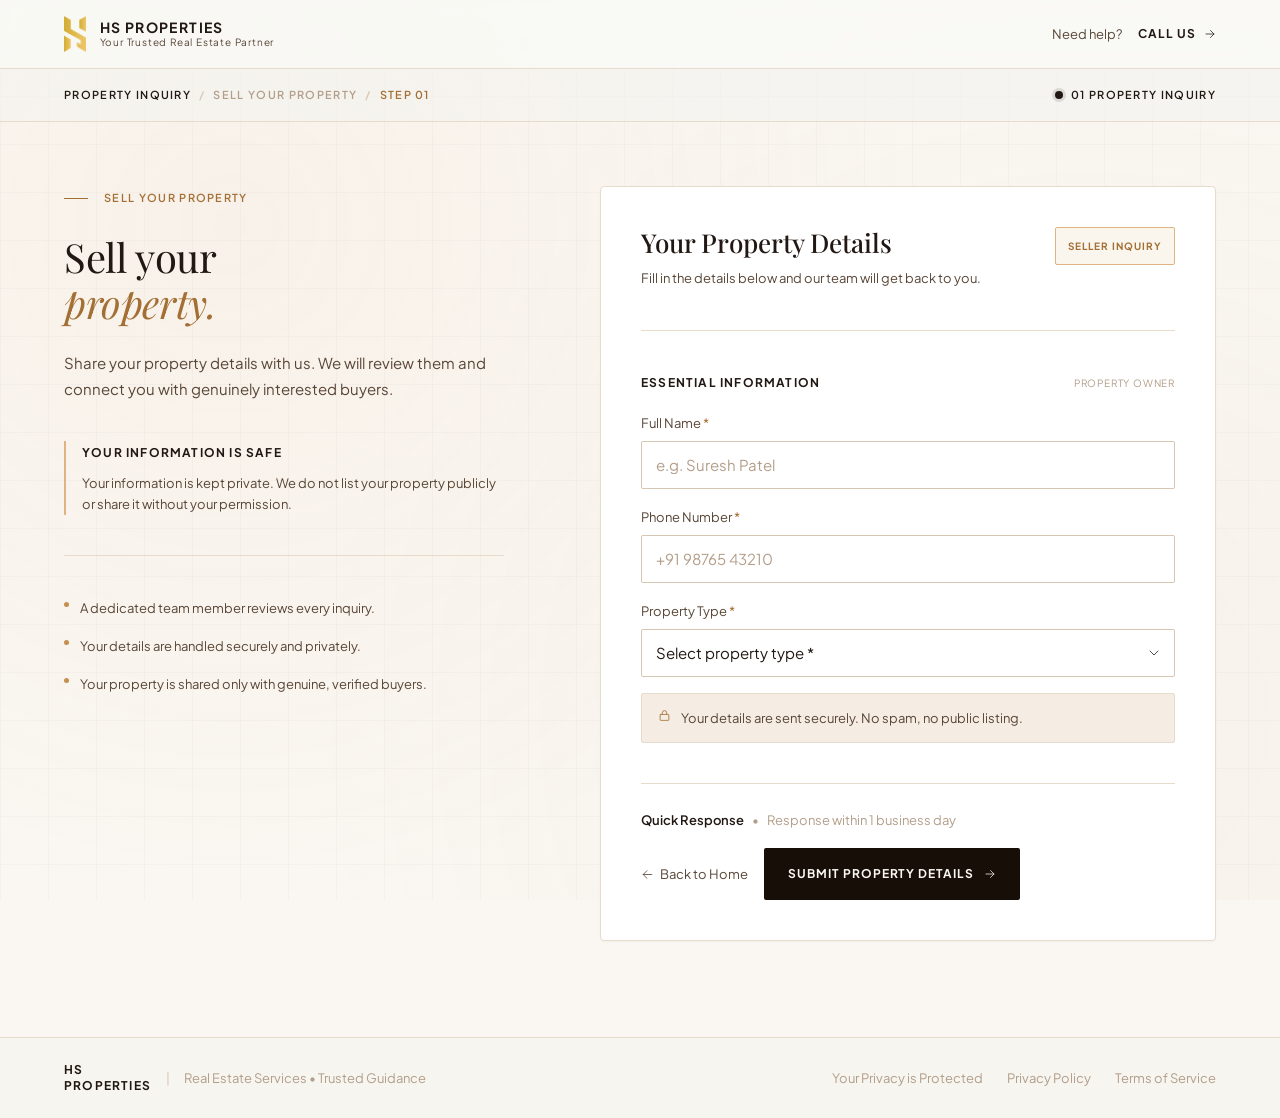
==== commit d8079c7f: "Update website content with customer-focused terminology and remove foreign advisory jargon" ====
--- a/sell.html
+++ b/sell.html
@@ -4,7 +4,7 @@
   <meta charset="utf-8">
   <meta name="viewport" content="width=device-width, initial-scale=1">
   <title>Sell Your Property — Private Mandate | HS Properties</title>
-  <meta name="description" content="Submit a property privately to the HS Properties advisory desk. Confidential intake, never publicly listed.">
+  <meta name="description" content="Share your property details with HS Properties. We help you connect with genuine buyers.">
   <meta name="robots" content="noindex, nofollow">
   <meta name="theme-color" content="#faf6f1">
 
@@ -33,14 +33,14 @@
         <img class="brand__mark" src="assets/images/logo.svg" alt="HS Properties Logo" style="height: 2.25rem; width: auto;">
         <span>
           <span class="intake-brand__name">HS Properties</span>
-          <span class="intake-brand__tagline">Private Real Estate Advisory</span>
+          <span class="intake-brand__tagline">Your Trusted Real Estate Partner</span>
         </span>
       </a>
 
       <div class="intake-header__aside">
-        <span class="intake-header__note">Need confidential assistance?</span>
-        <a class="intake-header__cta" href="tel:+442079460892">
-          Speak to an Advisor
+        <span class="intake-header__note">Need help?</span>
+        <a class="intake-header__cta" href="tel:+919876543210">
+          Call Us
           <svg class="icon icon--sm" aria-hidden="true" focusable="false"><use href="assets/icons/sprite.svg#i-arrow-right"></use></svg>        </a>
       </div>
 
@@ -51,9 +51,9 @@
   <div class="container intake-progress__inner">
 
     <ol class="crumb">
-      <li class="crumb__item crumb__item--strong">Confidential Mandate</li>
+      <li class="crumb__item crumb__item--strong">Property Inquiry</li>
       <li class="crumb__sep" aria-hidden="true">/</li>
-      <li class="crumb__item">Seller Mandate</li>
+      <li class="crumb__item">Sell Your Property</li>
       <li class="crumb__sep" aria-hidden="true">/</li>
       <li class="crumb__item crumb__item--current">
         Step 01      </li>
@@ -76,7 +76,7 @@
 
     <!-- ================= Editorial column ================= -->
     <aside class="intake-aside">
-      <p class="intake-aside__eyebrow">Private Property Mandate</p>
+      <p class="intake-aside__eyebrow">Sell Your Property</p>
 
       <h1 class="intake-aside__title">
         Sell your
@@ -84,22 +84,22 @@
       </h1>
 
       <p class="intake-aside__lede">
-        Submit your property details for discreet valuation, documentation auditing,
-        and positioning with qualified accredited buyers under strict non-disclosure.
+        Share your property details with us. We will review them
+        and connect you with genuinely interested buyers.
       </p>
 
       <div class="protocol">
-        <h2 class="protocol__title">Strict Advisory Protocol</h2>
+        <h2 class="protocol__title">Your Information is Safe</h2>
         <p class="protocol__text">
-          Your information is held in strict confidence. Submissions are never
-          listed publicly, syndicated across search portals, or disclosed without prior bilateral agreement.
+          Your information is kept private. We do not list your property
+          publicly or share it without your permission.
         </p>
       </div>
 
       <ul class="assurances">
-        <li class="assurances__item">Direct oversight by a dedicated Senior Managing Partner.</li>
-        <li class="assurances__item">Strict pre-NDA screening and encrypted transmission.</li>
-        <li class="assurances__item">Curated access restricted solely to pre-qualified buyers.</li>
+        <li class="assurances__item">A dedicated team member reviews every inquiry.</li>
+        <li class="assurances__item">Your details are handled securely and privately.</li>
+        <li class="assurances__item">Your property is shared only with genuine, verified buyers.</li>
       </ul>
     </aside>
 
@@ -107,12 +107,12 @@
     <div class="panel">
       <div class="panel__head">
         <div>
-          <h2 class="panel__title">Property Placement Details</h2>
+          <h2 class="panel__title">Your Property Details</h2>
           <p class="panel__note">
-            Please share the primary details below so our advisory desk can connect with you.
+            Fill in the details below and our team will get back to you.
           </p>
         </div>
-        <span class="panel__tag">Confidential Intake</span>
+        <span class="panel__tag">Seller Inquiry</span>
       </div>
 
       <div class="form-feedback" id="seller-feedback" style="display: none; padding: 12px 16px; margin-bottom: 20px; border-radius: 6px; font-size: 0.9rem;"></div>
@@ -121,13 +121,13 @@
         <input type="hidden" name="access_key" value="00000000-0000-0000-0000-000000000000">
         <input type="hidden" name="subject" value="New Seller Inquiry — HS Properties">
         <input type="hidden" name="from_name" value="HS Properties Website">
-        <input type="hidden" name="inquiry_type" value="Seller Mandate Inquiry">
+        <input type="hidden" name="inquiry_type" value="Sell Your Property Inquiry">
         <input type="checkbox" name="botcheck" class="hidden" style="display: none;">
 
         <div class="fieldset">
           <div class="fieldset__head">
             <span class="fieldset__legend">Essential Information</span>
-            <span class="fieldset__hint">Direct Principal</span>
+            <span class="fieldset__hint">Property Owner</span>
           </div>
 
           <!-- 1. Full Name -->
@@ -140,7 +140,7 @@
               type="text"
               id="full_name"
               name="name"
-              placeholder="e.g. Alexander Vance"
+              placeholder="e.g. Suresh Patel"
               autocomplete="name"
               required>
           </div>
@@ -166,13 +166,13 @@
               Property Type<span class="req" aria-hidden="true">*</span>
             </label>
             <select class="input" id="property_type" name="property_type" required>
-              <option value="" disabled selected>Select property archetype *</option>
-              <option value="Villa">Villa / Gated Luxury Enclave</option>
-              <option value="Apartment / Penthouse">Apartment / Sky Penthouse</option>
-              <option value="Independent House">Independent House / Standalone Bungalow</option>
-              <option value="Plot / Land Parcel">Plot / Land Development Parcel</option>
-              <option value="Commercial">Commercial / Prime Office / Retail</option>
-              <option value="Estate / Farmhouse">Estate / Farmhouse / Country Acreage</option>
+              <option value="" disabled selected>Select property type *</option>
+              <option value="Villa">Villa</option>
+              <option value="Apartment / Penthouse">Apartment / Flat</option>
+              <option value="Independent House">Independent House</option>
+              <option value="Plot / Land Parcel">Plot / Land</option>
+              <option value="Commercial">Commercial Property</option>
+              <option value="Estate / Farmhouse">Farmhouse / Estate</option>
               <option value="Other">Other (Please specify)</option>
             </select>
           </div>
@@ -187,17 +187,17 @@
               type="text"
               id="other_property_type"
               name="other_property_type"
-              placeholder="e.g. Heritage Haveli, Coffee Plantation, Island Parcel">
+              placeholder="e.g. Warehouse, Agricultural Land, Row House">
           </div>
 
           <p class="note">
-            <svg class="icon icon--sm" aria-hidden="true" focusable="false"><use href="assets/icons/sprite.svg#i-lock"></use></svg>            Submissions are transmitted securely via encrypted channel. No spam, no portal syndication.
+            <svg class="icon icon--sm" aria-hidden="true" focusable="false"><use href="assets/icons/sprite.svg#i-lock"></use></svg>            Your details are sent securely. No spam, no public listing.
           </p>
         </div>
 
         <div class="form-foot">
           <p class="form-foot__status">
-            <strong>Direct Liaison</strong>
+            <strong>Quick Response</strong>
             <span aria-hidden="true">&bull;</span>
             Response within 1 business day
           </p>
@@ -258,7 +258,7 @@
 
         var origText = btn ? btn.innerHTML : '';
         if (btn) {
-          btn.textContent = 'Transmitting...';
+          btn.textContent = 'Sending...';
           btn.disabled = true;
         }
         feedback.style.display = 'none';
@@ -275,7 +275,7 @@
             feedback.style.background = 'rgba(46, 125, 50, 0.12)';
             feedback.style.borderLeft = '3px solid #2e7d32';
             feedback.style.color = '#1b5e20';
-            feedback.innerHTML = '<strong>Property Details Received.</strong> Thank you! A senior advisory partner will connect with you shortly.';
+            feedback.innerHTML = '<strong>Property Details Received.</strong> Thank you! Our team will get back to you shortly.';
             form.reset();
             if (otherWrap) otherWrap.style.display = 'none';
           } else {
@@ -306,13 +306,13 @@
       <div class="intake-footer__brand">
         <span class="intake-footer__name">HS Properties</span>
         <span class="intake-footer__rule" aria-hidden="true">|</span>
-        <span>Private Client Advisory Desk &bull; Strict Fiduciary Governance</span>
+        <span>Real Estate Services &bull; Trusted Guidance</span>
       </div>
 
       <div class="intake-footer__links">
-        <span>Non-Disclosure &amp; Confidentiality Protected</span>
-        <a href="#">Privacy Mandate</a>
-        <a href="#">Terms of Representation</a>
+        <span>Your Privacy is Protected</span>
+        <a href="#">Privacy Policy</a>
+        <a href="#">Terms of Service</a>
       </div>
 
     </div>
